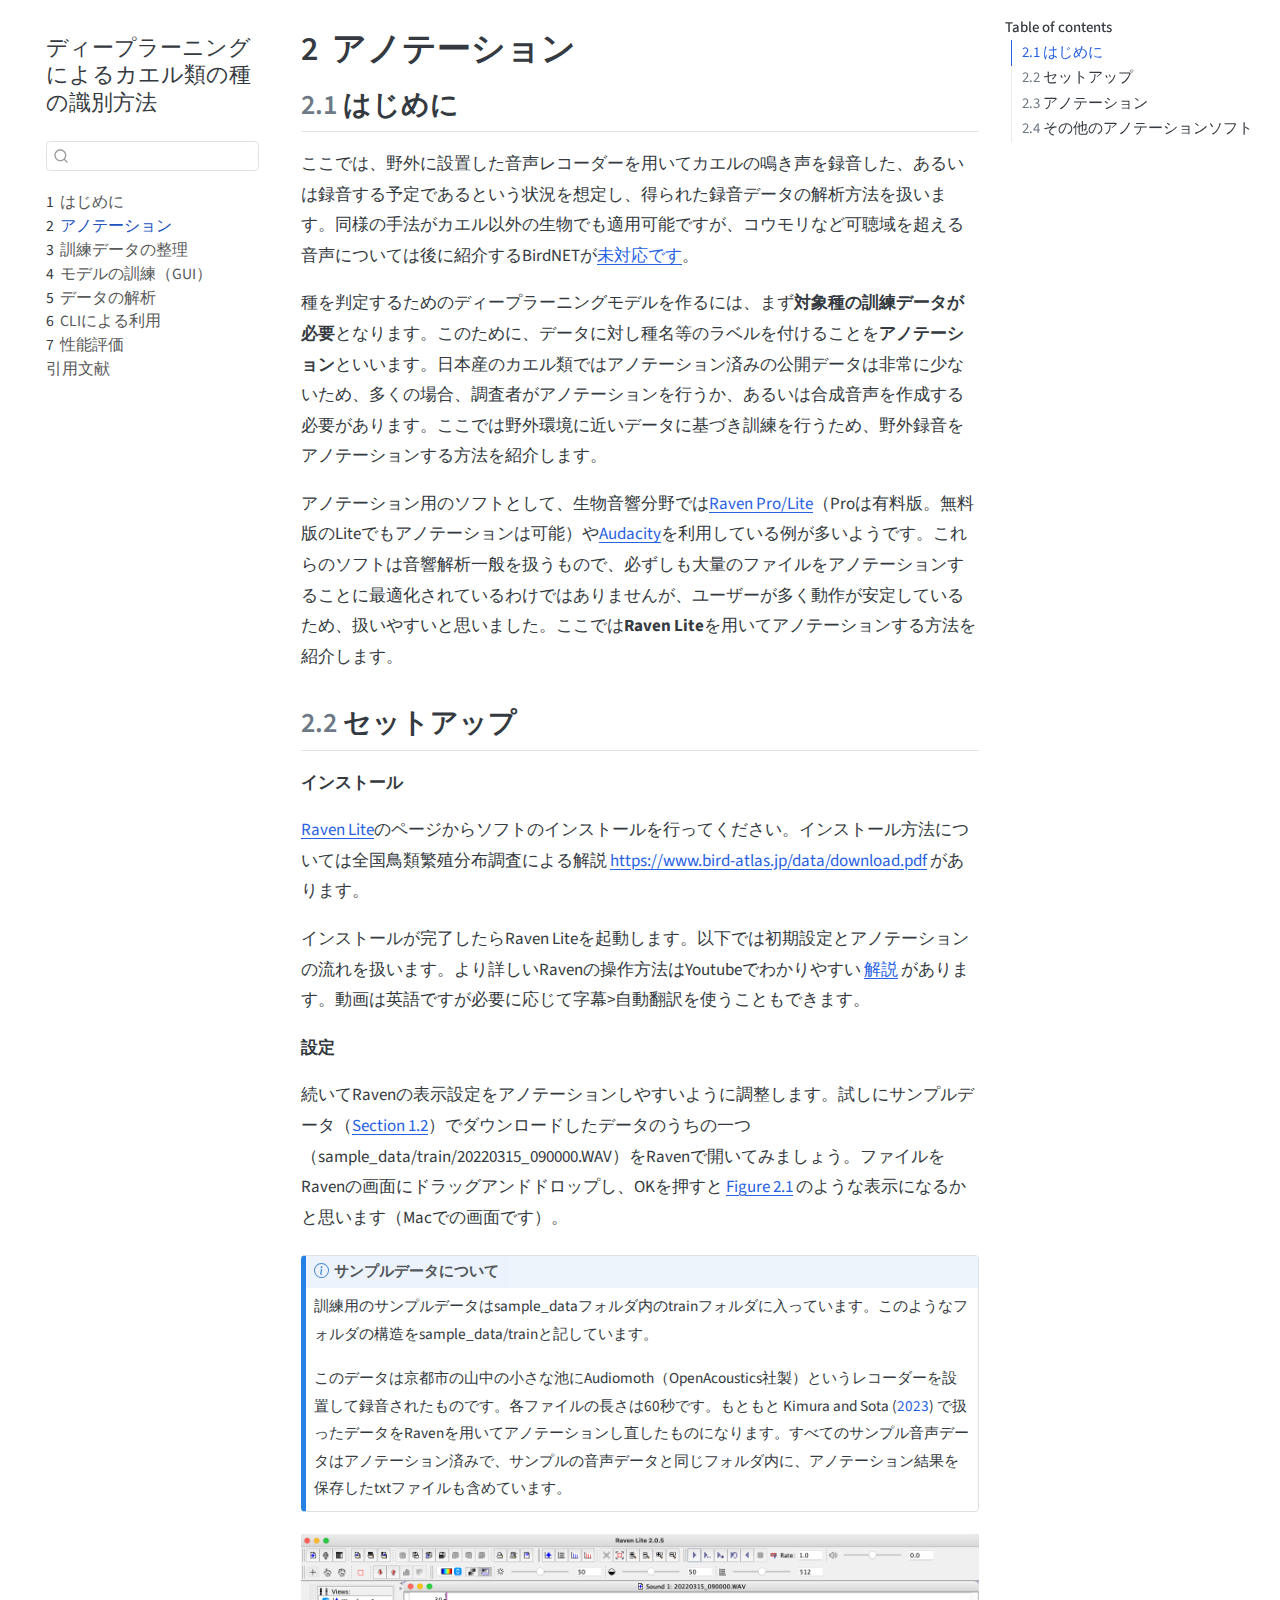
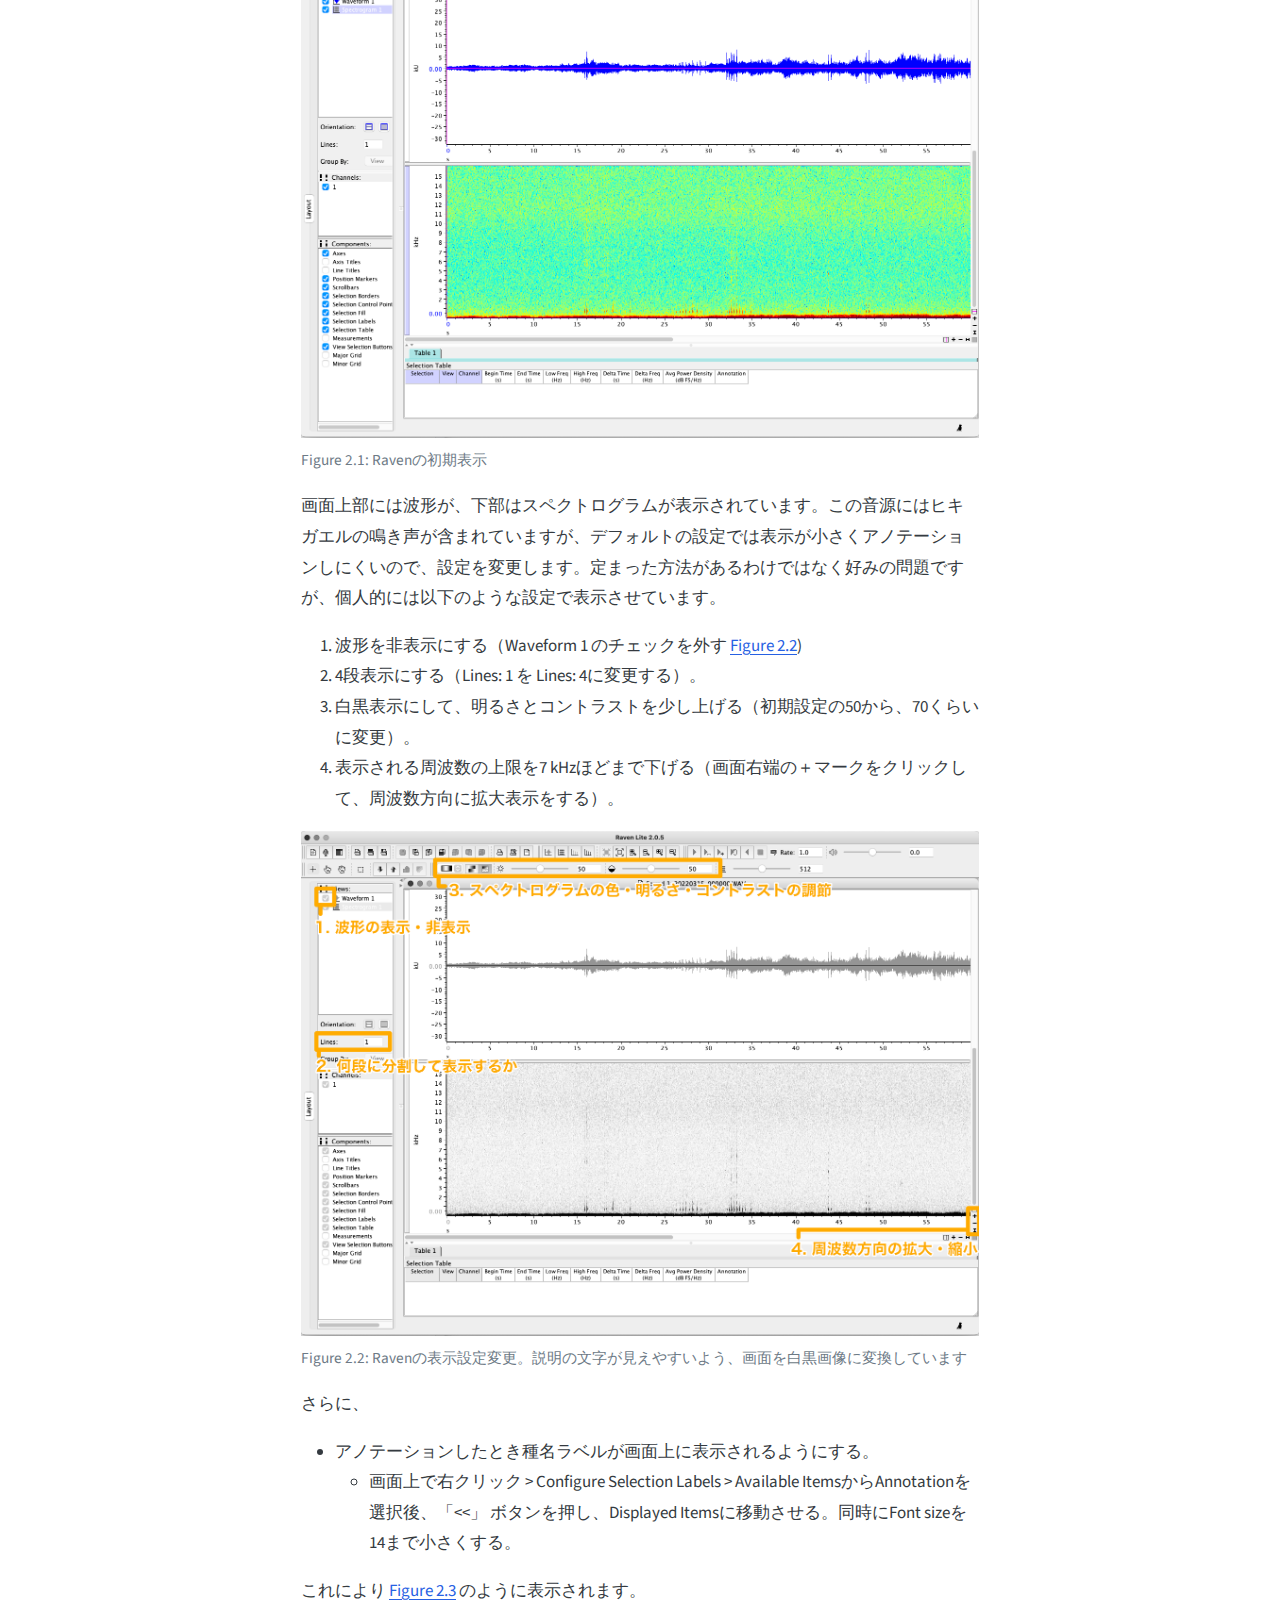
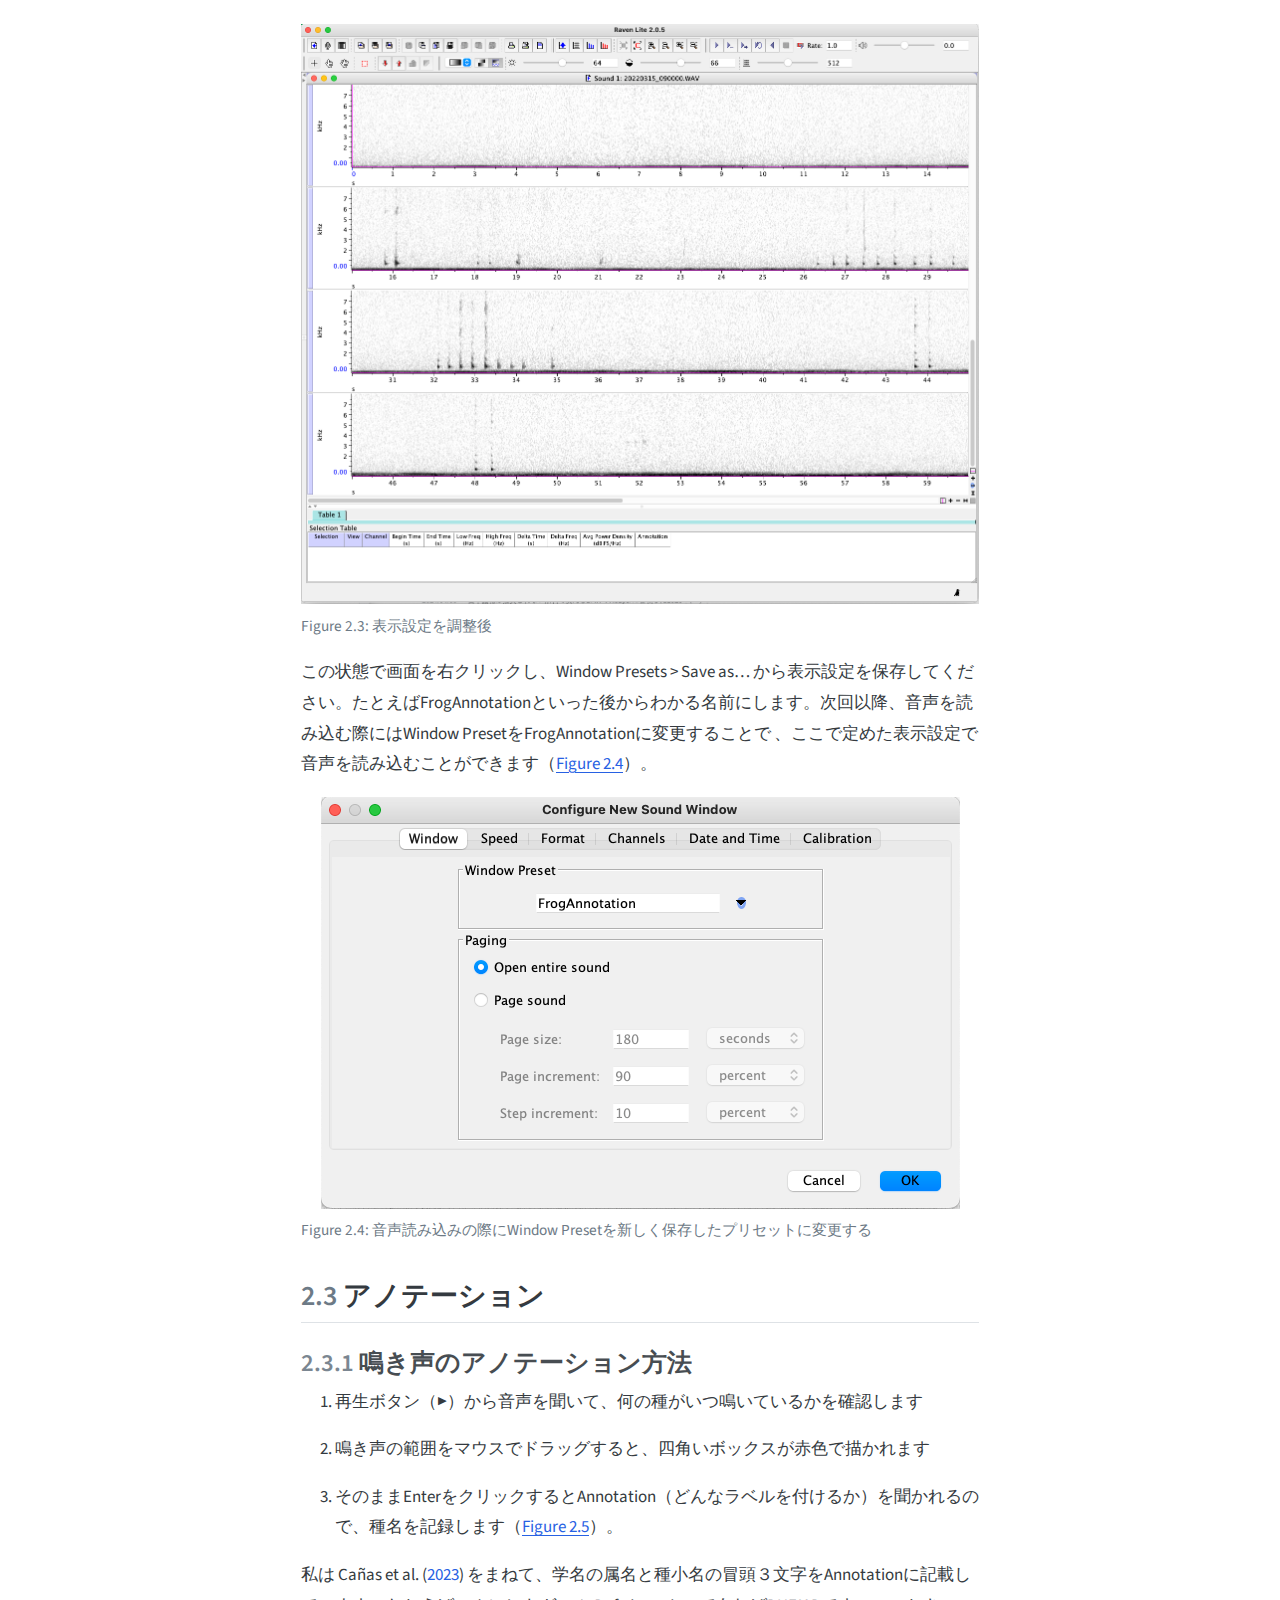
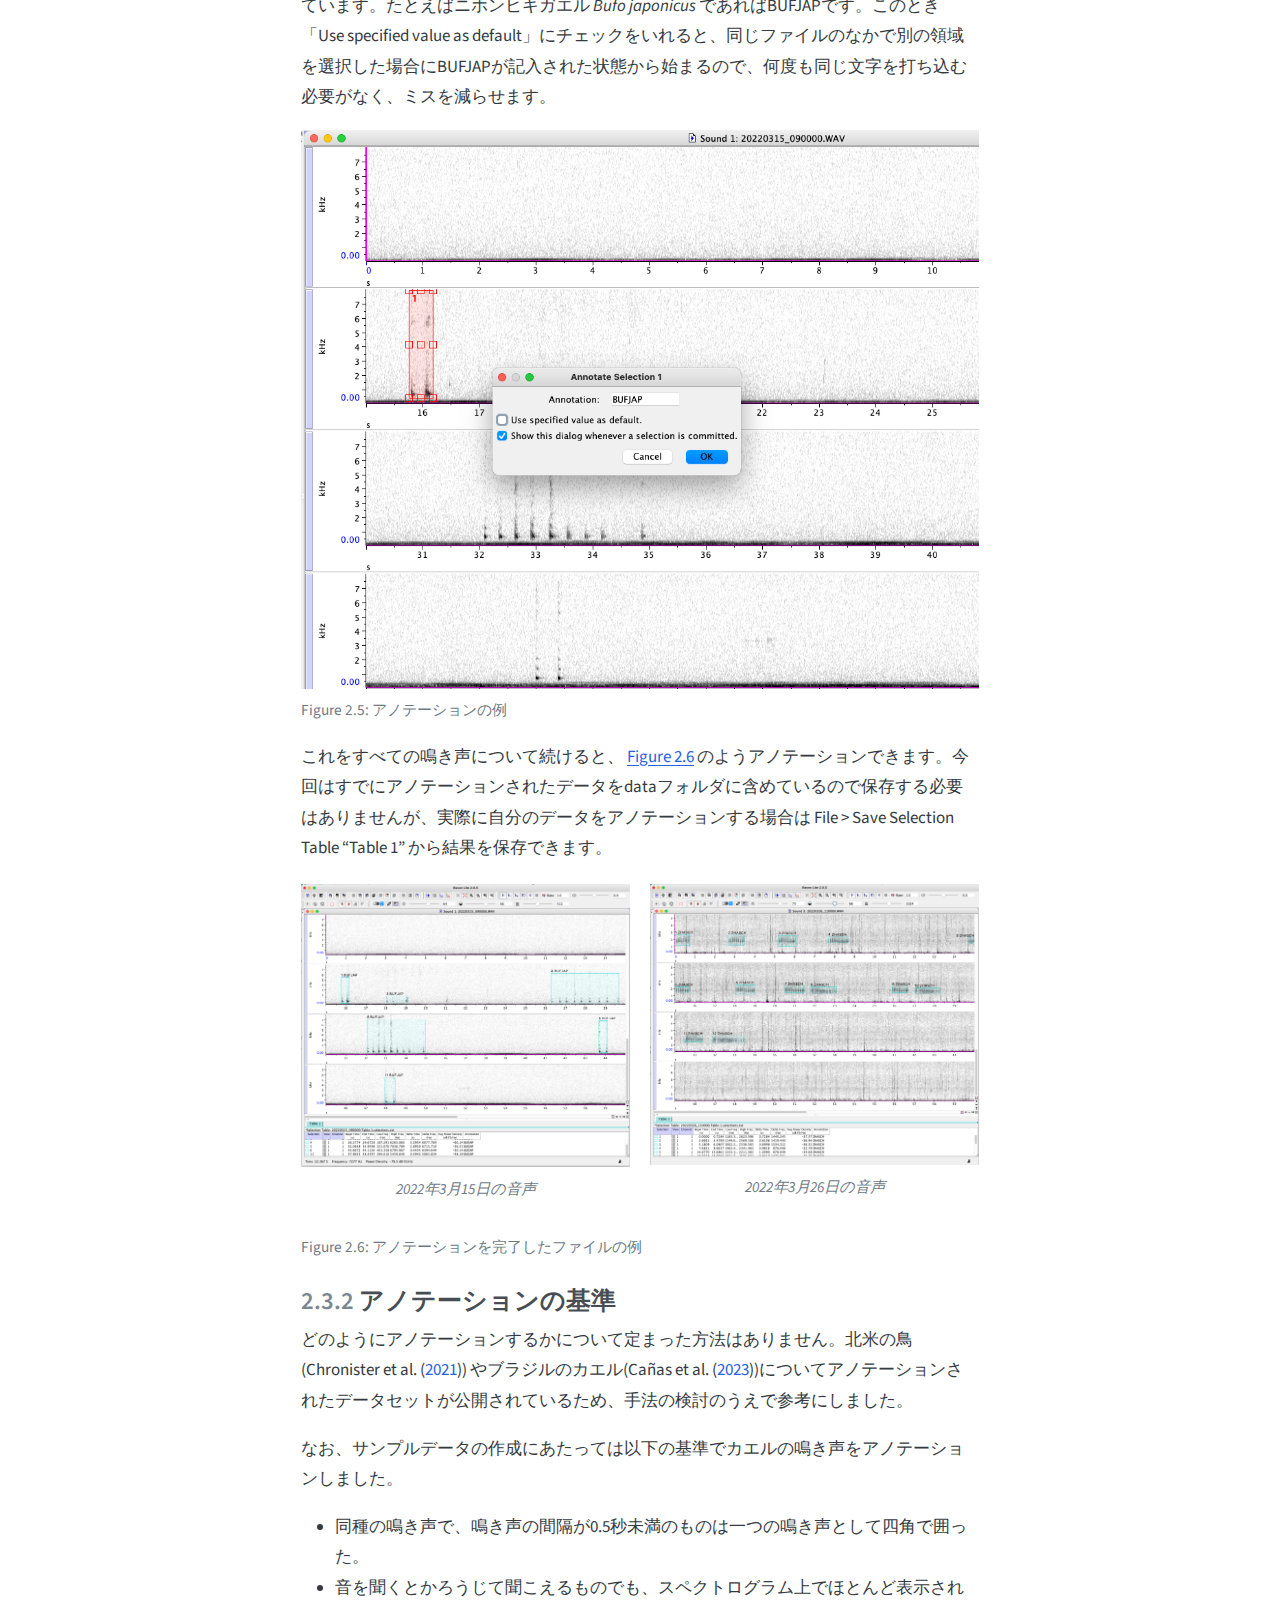
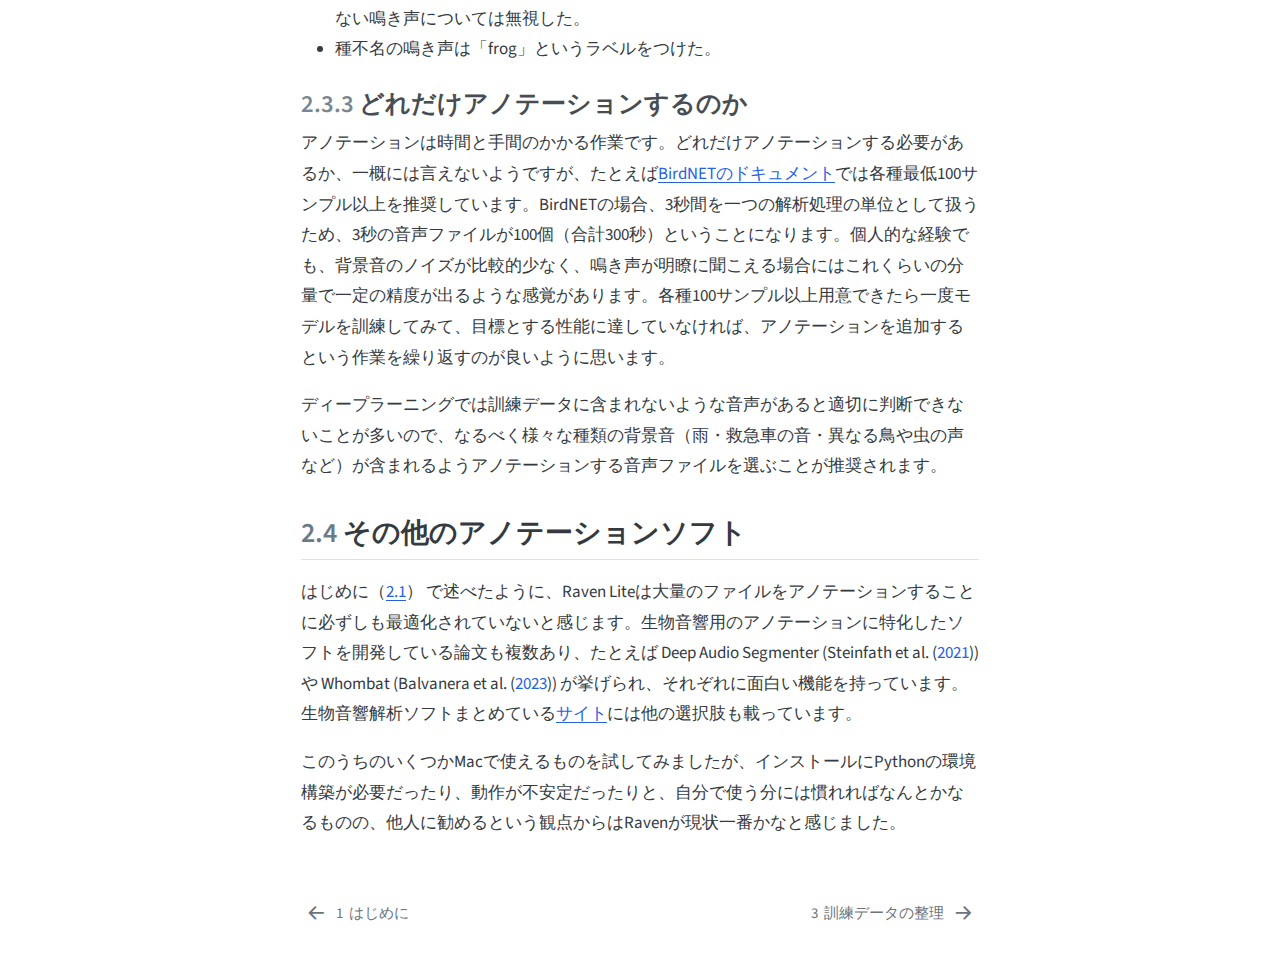
==== _book/annotation.html @ 8e6e4659 "Prepare all files (v1)" ====
<!DOCTYPE html>
<html xmlns="http://www.w3.org/1999/xhtml" lang="en" xml:lang="en"><head>

<meta charset="utf-8">
<meta name="generator" content="quarto-1.3.450">

<meta name="viewport" content="width=device-width, initial-scale=1.0, user-scalable=yes">


<title>ディープラーニングによるカエル類の種の識別方法 - 2&nbsp; アノテーション</title>
<style>
code{white-space: pre-wrap;}
span.smallcaps{font-variant: small-caps;}
div.columns{display: flex; gap: min(4vw, 1.5em);}
div.column{flex: auto; overflow-x: auto;}
div.hanging-indent{margin-left: 1.5em; text-indent: -1.5em;}
ul.task-list{list-style: none;}
ul.task-list li input[type="checkbox"] {
  width: 0.8em;
  margin: 0 0.8em 0.2em -1em; /* quarto-specific, see https://github.com/quarto-dev/quarto-cli/issues/4556 */ 
  vertical-align: middle;
}
/* CSS for citations */
div.csl-bib-body { }
div.csl-entry {
  clear: both;
}
.hanging-indent div.csl-entry {
  margin-left:2em;
  text-indent:-2em;
}
div.csl-left-margin {
  min-width:2em;
  float:left;
}
div.csl-right-inline {
  margin-left:2em;
  padding-left:1em;
}
div.csl-indent {
  margin-left: 2em;
}</style>


<script src="site_libs/quarto-nav/quarto-nav.js"></script>
<script src="site_libs/quarto-nav/headroom.min.js"></script>
<script src="site_libs/clipboard/clipboard.min.js"></script>
<script src="site_libs/quarto-search/autocomplete.umd.js"></script>
<script src="site_libs/quarto-search/fuse.min.js"></script>
<script src="site_libs/quarto-search/quarto-search.js"></script>
<meta name="quarto:offset" content="./">
<link href="./data_prep.html" rel="next">
<link href="./index.html" rel="prev">
<script src="site_libs/quarto-html/quarto.js"></script>
<script src="site_libs/quarto-html/popper.min.js"></script>
<script src="site_libs/quarto-html/tippy.umd.min.js"></script>
<script src="site_libs/quarto-html/anchor.min.js"></script>
<link href="site_libs/quarto-html/tippy.css" rel="stylesheet">
<link href="site_libs/quarto-html/quarto-syntax-highlighting.css" rel="stylesheet" id="quarto-text-highlighting-styles">
<script src="site_libs/bootstrap/bootstrap.min.js"></script>
<link href="site_libs/bootstrap/bootstrap-icons.css" rel="stylesheet">
<link href="site_libs/bootstrap/bootstrap.min.css" rel="stylesheet" id="quarto-bootstrap" data-mode="light">
<script id="quarto-search-options" type="application/json">{
  "location": "sidebar",
  "copy-button": false,
  "collapse-after": 3,
  "panel-placement": "start",
  "type": "textbox",
  "limit": 20,
  "language": {
    "search-no-results-text": "No results",
    "search-matching-documents-text": "matching documents",
    "search-copy-link-title": "Copy link to search",
    "search-hide-matches-text": "Hide additional matches",
    "search-more-match-text": "more match in this document",
    "search-more-matches-text": "more matches in this document",
    "search-clear-button-title": "Clear",
    "search-detached-cancel-button-title": "Cancel",
    "search-submit-button-title": "Submit",
    "search-label": "Search"
  }
}</script>


</head>

<body class="nav-sidebar floating">

<div id="quarto-search-results"></div>
  <header id="quarto-header" class="headroom fixed-top">
  <nav class="quarto-secondary-nav">
    <div class="container-fluid d-flex">
      <button type="button" class="quarto-btn-toggle btn" data-bs-toggle="collapse" data-bs-target="#quarto-sidebar,#quarto-sidebar-glass" aria-controls="quarto-sidebar" aria-expanded="false" aria-label="Toggle sidebar navigation" onclick="if (window.quartoToggleHeadroom) { window.quartoToggleHeadroom(); }">
        <i class="bi bi-layout-text-sidebar-reverse"></i>
      </button>
      <nav class="quarto-page-breadcrumbs" aria-label="breadcrumb"><ol class="breadcrumb"><li class="breadcrumb-item"><a href="./annotation.html"><span class="chapter-number">2</span>&nbsp; <span class="chapter-title">アノテーション</span></a></li></ol></nav>
      <a class="flex-grow-1" role="button" data-bs-toggle="collapse" data-bs-target="#quarto-sidebar,#quarto-sidebar-glass" aria-controls="quarto-sidebar" aria-expanded="false" aria-label="Toggle sidebar navigation" onclick="if (window.quartoToggleHeadroom) { window.quartoToggleHeadroom(); }">      
      </a>
      <button type="button" class="btn quarto-search-button" aria-label="" onclick="window.quartoOpenSearch();">
        <i class="bi bi-search"></i>
      </button>
    </div>
  </nav>
</header>
<!-- content -->
<div id="quarto-content" class="quarto-container page-columns page-rows-contents page-layout-article">
<!-- sidebar -->
  <nav id="quarto-sidebar" class="sidebar collapse collapse-horizontal sidebar-navigation floating overflow-auto">
    <div class="pt-lg-2 mt-2 text-left sidebar-header">
    <div class="sidebar-title mb-0 py-0">
      <a href="./">ディープラーニングによるカエル類の種の識別方法</a> 
    </div>
      </div>
        <div class="mt-2 flex-shrink-0 align-items-center">
        <div class="sidebar-search">
        <div id="quarto-search" class="" title="Search"></div>
        </div>
        </div>
    <div class="sidebar-menu-container"> 
    <ul class="list-unstyled mt-1">
        <li class="sidebar-item">
  <div class="sidebar-item-container"> 
  <a href="./index.html" class="sidebar-item-text sidebar-link">
 <span class="menu-text"><span class="chapter-number">1</span>&nbsp; <span class="chapter-title">はじめに</span></span></a>
  </div>
</li>
        <li class="sidebar-item">
  <div class="sidebar-item-container"> 
  <a href="./annotation.html" class="sidebar-item-text sidebar-link active">
 <span class="menu-text"><span class="chapter-number">2</span>&nbsp; <span class="chapter-title">アノテーション</span></span></a>
  </div>
</li>
        <li class="sidebar-item">
  <div class="sidebar-item-container"> 
  <a href="./data_prep.html" class="sidebar-item-text sidebar-link">
 <span class="menu-text"><span class="chapter-number">3</span>&nbsp; <span class="chapter-title">訓練データの整理</span></span></a>
  </div>
</li>
        <li class="sidebar-item">
  <div class="sidebar-item-container"> 
  <a href="./train_gui.html" class="sidebar-item-text sidebar-link">
 <span class="menu-text"><span class="chapter-number">4</span>&nbsp; <span class="chapter-title">モデルの訓練（GUI）</span></span></a>
  </div>
</li>
        <li class="sidebar-item">
  <div class="sidebar-item-container"> 
  <a href="./inference.html" class="sidebar-item-text sidebar-link">
 <span class="menu-text"><span class="chapter-number">5</span>&nbsp; <span class="chapter-title">データの解析</span></span></a>
  </div>
</li>
        <li class="sidebar-item">
  <div class="sidebar-item-container"> 
  <a href="./use_cli.html" class="sidebar-item-text sidebar-link">
 <span class="menu-text"><span class="chapter-number">6</span>&nbsp; <span class="chapter-title">CLIによる利用</span></span></a>
  </div>
</li>
        <li class="sidebar-item">
  <div class="sidebar-item-container"> 
  <a href="./test.html" class="sidebar-item-text sidebar-link">
 <span class="menu-text"><span class="chapter-number">7</span>&nbsp; <span class="chapter-title">性能評価</span></span></a>
  </div>
</li>
        <li class="sidebar-item">
  <div class="sidebar-item-container"> 
  <a href="./references.html" class="sidebar-item-text sidebar-link">
 <span class="menu-text">引用文献</span></a>
  </div>
</li>
    </ul>
    </div>
</nav>
<div id="quarto-sidebar-glass" data-bs-toggle="collapse" data-bs-target="#quarto-sidebar,#quarto-sidebar-glass"></div>
<!-- margin-sidebar -->
    <div id="quarto-margin-sidebar" class="sidebar margin-sidebar">
        <nav id="TOC" role="doc-toc" class="toc-active">
    <h2 id="toc-title">Table of contents</h2>
   
  <ul>
  <li><a href="#sec-annotation-intro" id="toc-sec-annotation-intro" class="nav-link active" data-scroll-target="#sec-annotation-intro"><span class="header-section-number">2.1</span> はじめに</a></li>
  <li><a href="#sec-annotation-setup" id="toc-sec-annotation-setup" class="nav-link" data-scroll-target="#sec-annotation-setup"><span class="header-section-number">2.2</span> セットアップ</a></li>
  <li><a href="#sec-annnotation-annotation" id="toc-sec-annnotation-annotation" class="nav-link" data-scroll-target="#sec-annnotation-annotation"><span class="header-section-number">2.3</span> アノテーション</a>
  <ul class="collapse">
  <li><a href="#鳴き声のアノテーション方法" id="toc-鳴き声のアノテーション方法" class="nav-link" data-scroll-target="#鳴き声のアノテーション方法"><span class="header-section-number">2.3.1</span> 鳴き声のアノテーション方法</a></li>
  <li><a href="#アノテーションの基準" id="toc-アノテーションの基準" class="nav-link" data-scroll-target="#アノテーションの基準"><span class="header-section-number">2.3.2</span> アノテーションの基準</a></li>
  <li><a href="#どれだけアノテーションするのか" id="toc-どれだけアノテーションするのか" class="nav-link" data-scroll-target="#どれだけアノテーションするのか"><span class="header-section-number">2.3.3</span> どれだけアノテーションするのか</a></li>
  </ul></li>
  <li><a href="#sec-annotation-others" id="toc-sec-annotation-others" class="nav-link" data-scroll-target="#sec-annotation-others"><span class="header-section-number">2.4</span> その他のアノテーションソフト</a></li>
  </ul>
</nav>
    </div>
<!-- main -->
<main class="content" id="quarto-document-content">

<header id="title-block-header" class="quarto-title-block default">
<div class="quarto-title">
<h1 class="title"><span id="sec-annotation" class="quarto-section-identifier"><span class="chapter-number">2</span>&nbsp; <span class="chapter-title">アノテーション</span></span></h1>
</div>



<div class="quarto-title-meta">

    
  
    
  </div>
  

</header>

<section id="sec-annotation-intro" class="level2" data-number="2.1">
<h2 data-number="2.1" class="anchored" data-anchor-id="sec-annotation-intro"><span class="header-section-number">2.1</span> はじめに</h2>
<p>ここでは、野外に設置した音声レコーダーを用いてカエルの鳴き声を録音した、あるいは録音する予定であるという状況を想定し、得られた録音データの解析方法を扱います。同様の手法がカエル以外の生物でも適用可能ですが、コウモリなど可聴域を超える音声については後に紹介するBirdNETが<a href="https://github.com/kahst/BirdNET-Analyzer/issues/236">未対応です</a>。</p>
<p>種を判定するためのディープラーニングモデルを作るには、まず<strong>対象種の訓練データが必要</strong>となります。このために、データに対し種名等のラベルを付けることを<strong>アノテーション</strong>といいます。日本産のカエル類ではアノテーション済みの公開データは非常に少ないため、多くの場合、調査者がアノテーションを行うか、あるいは合成音声を作成する必要があります。ここでは野外環境に近いデータに基づき訓練を行うため、野外録音をアノテーションする方法を紹介します。</p>
<p>アノテーション用のソフトとして、生物音響分野では<a href="https://store.birds.cornell.edu/collections/raven-sound-software">Raven Pro/Lite</a>（Proは有料版。無料版のLiteでもアノテーションは可能）や<a href="https://www.audacityteam.org/">Audacity</a>を利用している例が多いようです。これらのソフトは音響解析一般を扱うもので、必ずしも大量のファイルをアノテーションすることに最適化されているわけではありませんが、ユーザーが多く動作が安定しているため、扱いやすいと思いました。ここでは<strong>Raven Lite</strong>を用いてアノテーションする方法を紹介します。</p>
</section>
<section id="sec-annotation-setup" class="level2" data-number="2.2">
<h2 data-number="2.2" class="anchored" data-anchor-id="sec-annotation-setup"><span class="header-section-number">2.2</span> セットアップ</h2>
<p><strong>インストール</strong></p>
<p><a href="https://store.birds.cornell.edu/products/raven-lite-2-0-free-license">Raven Lite</a>のページからソフトのインストールを行ってください。インストール方法については全国鳥類繁殖分布調査による解説 <a href="https://www.bird-atlas.jp/data/download.pdf" class="uri">https://www.bird-atlas.jp/data/download.pdf</a> があります。</p>
<p>インストールが完了したらRaven Liteを起動します。以下では初期設定とアノテーションの流れを扱います。より詳しいRavenの操作方法はYoutubeでわかりやすい <a href="https://www.youtube.com/playlist?list=PL9iLFNlWcYEVrvictnro8VWfzLJaFqvLw">解説</a> があります。動画は英語ですが必要に応じて字幕&gt;自動翻訳を使うこともできます。</p>
<p><strong>設定</strong></p>
<p>続いてRavenの表示設定をアノテーションしやすいように調整します。試しにサンプルデータ（<a href="index.html#sec-index-dataset"><span>Section&nbsp;1.2</span></a>）でダウンロードしたデータのうちの一つ（sample_data/train/20220315_090000.WAV）をRavenで開いてみましょう。ファイルをRavenの画面にドラッグアンドドロップし、OKを押すと <a href="#fig-raven-initial">Figure&nbsp;<span>2.1</span></a> のような表示になるかと思います（Macでの画面です）。</p>
<div class="callout callout-style-default callout-note callout-titled" title="サンプルデータについて">
<div class="callout-header d-flex align-content-center">
<div class="callout-icon-container">
<i class="callout-icon"></i>
</div>
<div class="callout-title-container flex-fill">
サンプルデータについて
</div>
</div>
<div class="callout-body-container callout-body">
<p>訓練用のサンプルデータはsample_dataフォルダ内のtrainフォルダに入っています。このようなフォルダの構造をsample_data/trainと記しています。</p>
<p>このデータは京都市の山中の小さな池にAudiomoth（OpenAcoustics社製）というレコーダーを設置して録音されたものです。各ファイルの長さは60秒です。もともと <span class="citation" data-cites="Kimura2023-tc">Kimura and Sota (<a href="references.html#ref-Kimura2023-tc" role="doc-biblioref">2023</a>)</span> で扱ったデータをRavenを用いてアノテーションし直したものになります。すべてのサンプル音声データはアノテーション済みで、サンプルの音声データと同じフォルダ内に、アノテーション結果を保存したtxtファイルも含めています。</p>
</div>
</div>
<div id="fig-raven-initial" class="quarto-figure quarto-figure-center anchored">
<figure class="figure">
<p><img src="figs/raven-initial.png" class="img-fluid figure-img"></p>
<figcaption class="figure-caption">Figure&nbsp;2.1: Ravenの初期表示</figcaption>
</figure>
</div>
<p>画面上部には波形が、下部はスペクトログラムが表示されています。この音源にはヒキガエルの鳴き声が含まれていますが、デフォルトの設定では表示が小さくアノテーションしにくいので、設定を変更します。定まった方法があるわけではなく好みの問題ですが、個人的には以下のような設定で表示させています。</p>
<ol type="1">
<li>波形を非表示にする（Waveform 1 のチェックを外す <a href="#fig-raven-setting-menu">Figure&nbsp;<span>2.2</span></a>)</li>
<li>4段表示にする（Lines: 1 を Lines: 4に変更する）。</li>
<li>白黒表示にして、明るさとコントラストを少し上げる（初期設定の50から、70くらいに変更）。</li>
<li>表示される周波数の上限を7 kHzほどまで下げる（画面右端の＋マークをクリックして、周波数方向に拡大表示をする）。</li>
</ol>
<div id="fig-raven-setting-menu" class="quarto-figure quarto-figure-center anchored">
<figure class="figure">
<p><img src="figs/raven-setting-menu.png" class="img-fluid figure-img"></p>
<figcaption class="figure-caption">Figure&nbsp;2.2: Ravenの表示設定変更。説明の文字が見えやすいよう、画面を白黒画像に変換しています</figcaption>
</figure>
</div>
<p>さらに、</p>
<ul>
<li>アノテーションしたとき種名ラベルが画面上に表示されるようにする。
<ul>
<li>画面上で右クリック &gt; Configure Selection Labels &gt; Available ItemsからAnnotationを選択後、「&lt;&lt;」 ボタンを押し、Displayed Itemsに移動させる。同時にFont sizeを14まで小さくする。</li>
</ul></li>
</ul>
<p>これにより <a href="#fig-raven-setting">Figure&nbsp;<span>2.3</span></a> のように表示されます。</p>
<div id="fig-raven-setting" class="quarto-figure quarto-figure-center anchored">
<figure class="figure">
<p><img src="figs/raven-setting.png" class="img-fluid figure-img"></p>
<figcaption class="figure-caption">Figure&nbsp;2.3: 表示設定を調整後</figcaption>
</figure>
</div>
<p>この状態で画面を右クリックし、Window Presets &gt; Save as… から表示設定を保存してください。たとえばFrogAnnotationといった後からわかる名前にします。次回以降、音声を読み込む際にはWindow PresetをFrogAnnotationに変更することで 、ここで定めた表示設定で音声を読み込むことができます（<a href="#fig-raven-preset">Figure&nbsp;<span>2.4</span></a>）。</p>
<div id="fig-raven-preset" class="quarto-figure quarto-figure-center anchored">
<figure class="figure">
<p><img src="figs/raven-window-preset.png" class="img-fluid figure-img"></p>
<figcaption class="figure-caption">Figure&nbsp;2.4: 音声読み込みの際にWindow Presetを新しく保存したプリセットに変更する</figcaption>
</figure>
</div>
</section>
<section id="sec-annnotation-annotation" class="level2" data-number="2.3">
<h2 data-number="2.3" class="anchored" data-anchor-id="sec-annnotation-annotation"><span class="header-section-number">2.3</span> アノテーション</h2>
<section id="鳴き声のアノテーション方法" class="level3" data-number="2.3.1">
<h3 data-number="2.3.1" class="anchored" data-anchor-id="鳴き声のアノテーション方法"><span class="header-section-number">2.3.1</span> 鳴き声のアノテーション方法</h3>
<ol type="1">
<li><p>再生ボタン（▶）から音声を聞いて、何の種がいつ鳴いているかを確認します</p></li>
<li><p>鳴き声の範囲をマウスでドラッグすると、四角いボックスが赤色で描かれます</p></li>
<li><p>そのままEnterをクリックするとAnnotation（どんなラベルを付けるか）を聞かれるので、種名を記録します（<a href="#fig-raven-annotation">Figure&nbsp;<span>2.5</span></a>）。</p></li>
</ol>
<p>私は <span class="citation" data-cites="Canas2023-hs">Cañas et al. (<a href="references.html#ref-Canas2023-hs" role="doc-biblioref">2023</a>)</span> をまねて、学名の属名と種小名の冒頭３文字をAnnotationに記載しています。たとえばニホンヒキガエル <em>Bufo japonicus</em> であればBUFJAPです。このとき「Use specified value as default」にチェックをいれると、同じファイルのなかで別の領域を選択した場合にBUFJAPが記入された状態から始まるので、何度も同じ文字を打ち込む必要がなく、ミスを減らせます。</p>
<div id="fig-raven-annotation" class="quarto-figure quarto-figure-center anchored">
<figure class="figure">
<p><img src="figs/raven-annotation.png" class="img-fluid figure-img"></p>
<figcaption class="figure-caption">Figure&nbsp;2.5: アノテーションの例</figcaption>
</figure>
</div>
<p>これをすべての鳴き声について続けると、 <a href="#fig-raven-annotated">Figure&nbsp;<span>2.6</span></a> のようアノテーションできます。今回はすでにアノテーションされたデータをdataフォルダに含めているので保存する必要はありませんが、実際に自分のデータをアノテーションする場合は File &gt; Save Selection Table “Table 1” から結果を保存できます。</p>
<div id="fig-raven-annotated" class="quarto-layout-panel">
<figure class="figure">
<div class="quarto-layout-row quarto-layout-valign-top">
<div class="quarto-layout-cell" style="flex-basis: 50.0%;justify-content: center;">
<div class="quarto-figure quarto-figure-center">
<figure class="figure">
<p><img src="figs/raven-annotated1.png" class="img-fluid figure-img"></p>
<figcaption class="figure-caption">2022年3月15日の音声</figcaption>
</figure>
</div>
</div>
<div class="quarto-layout-cell" style="flex-basis: 50.0%;justify-content: center;">
<div class="quarto-figure quarto-figure-center">
<figure class="figure">
<p><img src="figs/raven-annotated2.png" class="img-fluid figure-img"></p>
<figcaption class="figure-caption">2022年3月26日の音声</figcaption>
</figure>
</div>
</div>
</div>
<p></p><figcaption class="figure-caption">Figure&nbsp;2.6: アノテーションを完了したファイルの例</figcaption><p></p>
</figure>
</div>
</section>
<section id="アノテーションの基準" class="level3" data-number="2.3.2">
<h3 data-number="2.3.2" class="anchored" data-anchor-id="アノテーションの基準"><span class="header-section-number">2.3.2</span> アノテーションの基準</h3>
<p>どのようにアノテーションするかについて定まった方法はありません。北米の鳥(<span class="citation" data-cites="Chronister2021-au">Chronister et al. (<a href="references.html#ref-Chronister2021-au" role="doc-biblioref">2021</a>)</span>) やブラジルのカエル(<span class="citation" data-cites="Canas2023-hs">Cañas et al. (<a href="references.html#ref-Canas2023-hs" role="doc-biblioref">2023</a>)</span>)についてアノテーションされたデータセットが公開されているため、手法の検討のうえで参考にしました。</p>
<p>なお、サンプルデータの作成にあたっては以下の基準でカエルの鳴き声をアノテーションしました。</p>
<ul>
<li>同種の鳴き声で、鳴き声の間隔が0.5秒未満のものは一つの鳴き声として四角で囲った。</li>
<li>音を聞くとかろうじて聞こえるものでも、スペクトログラム上でほとんど表示されない鳴き声については無視した。</li>
<li>種不名の鳴き声は「frog」というラベルをつけた。</li>
</ul>
</section>
<section id="どれだけアノテーションするのか" class="level3" data-number="2.3.3">
<h3 data-number="2.3.3" class="anchored" data-anchor-id="どれだけアノテーションするのか"><span class="header-section-number">2.3.3</span> どれだけアノテーションするのか</h3>
<p>アノテーションは時間と手間のかかる作業です。どれだけアノテーションする必要があるか、一概には言えないようですが、たとえば<a href="https://github.com/kahst/BirdNET-Analyzer">BirdNETのドキュメント</a>では各種最低100サンプル以上を推奨しています。BirdNETの場合、3秒間を一つの解析処理の単位として扱うため、3秒の音声ファイルが100個（合計300秒）ということになります。個人的な経験でも、背景音のノイズが比較的少なく、鳴き声が明瞭に聞こえる場合にはこれくらいの分量で一定の精度が出るような感覚があります。各種100サンプル以上用意できたら一度モデルを訓練してみて、目標とする性能に達していなければ、アノテーションを追加するという作業を繰り返すのが良いように思います。</p>
<p>ディープラーニングでは訓練データに含まれないような音声があると適切に判断できないことが多いので、なるべく様々な種類の背景音（雨・救急車の音・異なる鳥や虫の声など）が含まれるようアノテーションする音声ファイルを選ぶことが推奨されます。</p>
</section>
</section>
<section id="sec-annotation-others" class="level2" data-number="2.4">
<h2 data-number="2.4" class="anchored" data-anchor-id="sec-annotation-others"><span class="header-section-number">2.4</span> その他のアノテーションソフト</h2>
<p>はじめに（<a href="#sec-annotation-intro"><span>2.1</span></a>） で述べたように、Raven Liteは大量のファイルをアノテーションすることに必ずしも最適化されていないと感じます。生物音響用のアノテーションに特化したソフトを開発している論文も複数あり、たとえば Deep Audio Segmenter (<span class="citation" data-cites="Steinfath2021-du">Steinfath et al. (<a href="references.html#ref-Steinfath2021-du" role="doc-biblioref">2021</a>)</span>) や Whombat (<span class="citation" data-cites="Balvanera2023-uw">Balvanera et al. (<a href="references.html#ref-Balvanera2023-uw" role="doc-biblioref">2023</a>)</span>) が挙げられ、それぞれに面白い機能を持っています。生物音響解析ソフトまとめている<a href="https://github.com/rhine3/bioacoustics-software">サイト</a>には他の選択肢も載っています。</p>
<p>このうちのいくつかMacで使えるものを試してみましたが、インストールにPythonの環境構築が必要だったり、動作が不安定だったりと、自分で使う分には慣れればなんとかなるものの、他人に勧めるという観点からはRavenが現状一番かなと感じました。</p>


<div id="refs" class="references csl-bib-body hanging-indent" role="list" style="display: none">
<div id="ref-Balvanera2023-uw" class="csl-entry" role="listitem">
Balvanera, Santiago Martinez, Oisin Mac Aodha, Matthew J Weldy, Holly Pringle, Ella Browning, and Kate E Jones. 2023. <span>“Whombat: An Open-Source Annotation Tool for Machine Learning Development in Bioacoustics.”</span> <em>arXiv</em>. <a href="https://arxiv.org/abs/2308.12688">https://arxiv.org/abs/2308.12688</a>.
</div>
<div id="ref-Canas2023-hs" class="csl-entry" role="listitem">
Cañas, Juan Sebastián, María Paula Toro-Gómez, Larissa Sayuri Moreira Sugai, Hernán Darío Benítez Restrepo, Jorge Rudas, Breyner Posso Bautista, Luís Felipe Toledo, et al. 2023. <span>“A Dataset for Benchmarking Neotropical Anuran Calls Identification in Passive Acoustic Monitoring.”</span> <em>Sci Data</em> 10 (1): 771. <a href="https://doi.org/10.1038/s41597-023-02666-2">https://doi.org/10.1038/s41597-023-02666-2</a>.
</div>
<div id="ref-Chronister2021-au" class="csl-entry" role="listitem">
Chronister, Lauren M, Tessa A Rhinehart, Aidan Place, and Justin Kitzes. 2021. <span>“An Annotated Set of Audio Recordings of Eastern North American Birds Containing Frequency, Time, and Species Information.”</span> <em>Ecology</em> 102 (6): e03329. <a href="https://doi.org/10.1002/ecy.3329">https://doi.org/10.1002/ecy.3329</a>.
</div>
<div id="ref-Kimura2023-tc" class="csl-entry" role="listitem">
Kimura, Kaede, and Teiji Sota. 2023. <span>“Evaluation of Deep Learning-Based Monitoring of Frog Reproductive Phenology.”</span> <em>Ichthyology &amp; Herpetology</em> 111 (4): 563–70. <a href="https://doi.org/10.1643/h2023018">https://doi.org/10.1643/h2023018</a>.
</div>
<div id="ref-Steinfath2021-du" class="csl-entry" role="listitem">
Steinfath, Elsa, Adrian Palacios-Muñoz, Julian R Rottschäfer, Deniz Yuezak, and Jan Clemens. 2021. <span>“Fast and Accurate Annotation of Acoustic Signals with Deep Neural Networks.”</span> <em>eLife</em> 10: e68837. <a href="https://doi.org/10.7554/eLife.68837">https://doi.org/10.7554/eLife.68837</a>.
</div>
</div>
</section>

</main> <!-- /main -->
<script id="quarto-html-after-body" type="application/javascript">
window.document.addEventListener("DOMContentLoaded", function (event) {
  const toggleBodyColorMode = (bsSheetEl) => {
    const mode = bsSheetEl.getAttribute("data-mode");
    const bodyEl = window.document.querySelector("body");
    if (mode === "dark") {
      bodyEl.classList.add("quarto-dark");
      bodyEl.classList.remove("quarto-light");
    } else {
      bodyEl.classList.add("quarto-light");
      bodyEl.classList.remove("quarto-dark");
    }
  }
  const toggleBodyColorPrimary = () => {
    const bsSheetEl = window.document.querySelector("link#quarto-bootstrap");
    if (bsSheetEl) {
      toggleBodyColorMode(bsSheetEl);
    }
  }
  toggleBodyColorPrimary();  
  const icon = "";
  const anchorJS = new window.AnchorJS();
  anchorJS.options = {
    placement: 'right',
    icon: icon
  };
  anchorJS.add('.anchored');
  const isCodeAnnotation = (el) => {
    for (const clz of el.classList) {
      if (clz.startsWith('code-annotation-')) {                     
        return true;
      }
    }
    return false;
  }
  const clipboard = new window.ClipboardJS('.code-copy-button', {
    text: function(trigger) {
      const codeEl = trigger.previousElementSibling.cloneNode(true);
      for (const childEl of codeEl.children) {
        if (isCodeAnnotation(childEl)) {
          childEl.remove();
        }
      }
      return codeEl.innerText;
    }
  });
  clipboard.on('success', function(e) {
    // button target
    const button = e.trigger;
    // don't keep focus
    button.blur();
    // flash "checked"
    button.classList.add('code-copy-button-checked');
    var currentTitle = button.getAttribute("title");
    button.setAttribute("title", "Copied!");
    let tooltip;
    if (window.bootstrap) {
      button.setAttribute("data-bs-toggle", "tooltip");
      button.setAttribute("data-bs-placement", "left");
      button.setAttribute("data-bs-title", "Copied!");
      tooltip = new bootstrap.Tooltip(button, 
        { trigger: "manual", 
          customClass: "code-copy-button-tooltip",
          offset: [0, -8]});
      tooltip.show();    
    }
    setTimeout(function() {
      if (tooltip) {
        tooltip.hide();
        button.removeAttribute("data-bs-title");
        button.removeAttribute("data-bs-toggle");
        button.removeAttribute("data-bs-placement");
      }
      button.setAttribute("title", currentTitle);
      button.classList.remove('code-copy-button-checked');
    }, 1000);
    // clear code selection
    e.clearSelection();
  });
  function tippyHover(el, contentFn) {
    const config = {
      allowHTML: true,
      content: contentFn,
      maxWidth: 500,
      delay: 100,
      arrow: false,
      appendTo: function(el) {
          return el.parentElement;
      },
      interactive: true,
      interactiveBorder: 10,
      theme: 'quarto',
      placement: 'bottom-start'
    };
    window.tippy(el, config); 
  }
  const noterefs = window.document.querySelectorAll('a[role="doc-noteref"]');
  for (var i=0; i<noterefs.length; i++) {
    const ref = noterefs[i];
    tippyHover(ref, function() {
      // use id or data attribute instead here
      let href = ref.getAttribute('data-footnote-href') || ref.getAttribute('href');
      try { href = new URL(href).hash; } catch {}
      const id = href.replace(/^#\/?/, "");
      const note = window.document.getElementById(id);
      return note.innerHTML;
    });
  }
      let selectedAnnoteEl;
      const selectorForAnnotation = ( cell, annotation) => {
        let cellAttr = 'data-code-cell="' + cell + '"';
        let lineAttr = 'data-code-annotation="' +  annotation + '"';
        const selector = 'span[' + cellAttr + '][' + lineAttr + ']';
        return selector;
      }
      const selectCodeLines = (annoteEl) => {
        const doc = window.document;
        const targetCell = annoteEl.getAttribute("data-target-cell");
        const targetAnnotation = annoteEl.getAttribute("data-target-annotation");
        const annoteSpan = window.document.querySelector(selectorForAnnotation(targetCell, targetAnnotation));
        const lines = annoteSpan.getAttribute("data-code-lines").split(",");
        const lineIds = lines.map((line) => {
          return targetCell + "-" + line;
        })
        let top = null;
        let height = null;
        let parent = null;
        if (lineIds.length > 0) {
            //compute the position of the single el (top and bottom and make a div)
            const el = window.document.getElementById(lineIds[0]);
            top = el.offsetTop;
            height = el.offsetHeight;
            parent = el.parentElement.parentElement;
          if (lineIds.length > 1) {
            const lastEl = window.document.getElementById(lineIds[lineIds.length - 1]);
            const bottom = lastEl.offsetTop + lastEl.offsetHeight;
            height = bottom - top;
          }
          if (top !== null && height !== null && parent !== null) {
            // cook up a div (if necessary) and position it 
            let div = window.document.getElementById("code-annotation-line-highlight");
            if (div === null) {
              div = window.document.createElement("div");
              div.setAttribute("id", "code-annotation-line-highlight");
              div.style.position = 'absolute';
              parent.appendChild(div);
            }
            div.style.top = top - 2 + "px";
            div.style.height = height + 4 + "px";
            let gutterDiv = window.document.getElementById("code-annotation-line-highlight-gutter");
            if (gutterDiv === null) {
              gutterDiv = window.document.createElement("div");
              gutterDiv.setAttribute("id", "code-annotation-line-highlight-gutter");
              gutterDiv.style.position = 'absolute';
              const codeCell = window.document.getElementById(targetCell);
              const gutter = codeCell.querySelector('.code-annotation-gutter');
              gutter.appendChild(gutterDiv);
            }
            gutterDiv.style.top = top - 2 + "px";
            gutterDiv.style.height = height + 4 + "px";
          }
          selectedAnnoteEl = annoteEl;
        }
      };
      const unselectCodeLines = () => {
        const elementsIds = ["code-annotation-line-highlight", "code-annotation-line-highlight-gutter"];
        elementsIds.forEach((elId) => {
          const div = window.document.getElementById(elId);
          if (div) {
            div.remove();
          }
        });
        selectedAnnoteEl = undefined;
      };
      // Attach click handler to the DT
      const annoteDls = window.document.querySelectorAll('dt[data-target-cell]');
      for (const annoteDlNode of annoteDls) {
        annoteDlNode.addEventListener('click', (event) => {
          const clickedEl = event.target;
          if (clickedEl !== selectedAnnoteEl) {
            unselectCodeLines();
            const activeEl = window.document.querySelector('dt[data-target-cell].code-annotation-active');
            if (activeEl) {
              activeEl.classList.remove('code-annotation-active');
            }
            selectCodeLines(clickedEl);
            clickedEl.classList.add('code-annotation-active');
          } else {
            // Unselect the line
            unselectCodeLines();
            clickedEl.classList.remove('code-annotation-active');
          }
        });
      }
  const findCites = (el) => {
    const parentEl = el.parentElement;
    if (parentEl) {
      const cites = parentEl.dataset.cites;
      if (cites) {
        return {
          el,
          cites: cites.split(' ')
        };
      } else {
        return findCites(el.parentElement)
      }
    } else {
      return undefined;
    }
  };
  var bibliorefs = window.document.querySelectorAll('a[role="doc-biblioref"]');
  for (var i=0; i<bibliorefs.length; i++) {
    const ref = bibliorefs[i];
    const citeInfo = findCites(ref);
    if (citeInfo) {
      tippyHover(citeInfo.el, function() {
        var popup = window.document.createElement('div');
        citeInfo.cites.forEach(function(cite) {
          var citeDiv = window.document.createElement('div');
          citeDiv.classList.add('hanging-indent');
          citeDiv.classList.add('csl-entry');
          var biblioDiv = window.document.getElementById('ref-' + cite);
          if (biblioDiv) {
            citeDiv.innerHTML = biblioDiv.innerHTML;
          }
          popup.appendChild(citeDiv);
        });
        return popup.innerHTML;
      });
    }
  }
});
</script>
<nav class="page-navigation">
  <div class="nav-page nav-page-previous">
      <a href="./index.html" class="pagination-link">
        <i class="bi bi-arrow-left-short"></i> <span class="nav-page-text"><span class="chapter-number">1</span>&nbsp; <span class="chapter-title">はじめに</span></span>
      </a>          
  </div>
  <div class="nav-page nav-page-next">
      <a href="./data_prep.html" class="pagination-link">
        <span class="nav-page-text"><span class="chapter-number">3</span>&nbsp; <span class="chapter-title">訓練データの整理</span></span> <i class="bi bi-arrow-right-short"></i>
      </a>
  </div>
</nav>
</div> <!-- /content -->



</body></html>
---- _book/site_libs/quarto-html/tippy.css ----
.tippy-box[data-animation=fade][data-state=hidden]{opacity:0}[data-tippy-root]{max-width:calc(100vw - 10px)}.tippy-box{position:relative;background-color:#333;color:#fff;border-radius:4px;font-size:14px;line-height:1.4;white-space:normal;outline:0;transition-property:transform,visibility,opacity}.tippy-box[data-placement^=top]>.tippy-arrow{bottom:0}.tippy-box[data-placement^=top]>.tippy-arrow:before{bottom:-7px;left:0;border-width:8px 8px 0;border-top-color:initial;transform-origin:center top}.tippy-box[data-placement^=bottom]>.tippy-arrow{top:0}.tippy-box[data-placement^=bottom]>.tippy-arrow:before{top:-7px;left:0;border-width:0 8px 8px;border-bottom-color:initial;transform-origin:center bottom}.tippy-box[data-placement^=left]>.tippy-arrow{right:0}.tippy-box[data-placement^=left]>.tippy-arrow:before{border-width:8px 0 8px 8px;border-left-color:initial;right:-7px;transform-origin:center left}.tippy-box[data-placement^=right]>.tippy-arrow{left:0}.tippy-box[data-placement^=right]>.tippy-arrow:before{left:-7px;border-width:8px 8px 8px 0;border-right-color:initial;transform-origin:center right}.tippy-box[data-inertia][data-state=visible]{transition-timing-function:cubic-bezier(.54,1.5,.38,1.11)}.tippy-arrow{width:16px;height:16px;color:#333}.tippy-arrow:before{content:"";position:absolute;border-color:transparent;border-style:solid}.tippy-content{position:relative;padding:5px 9px;z-index:1}
---- _book/site_libs/quarto-html/quarto-syntax-highlighting.css ----
/* quarto syntax highlight colors */
:root {
  --quarto-hl-ot-color: #003B4F;
  --quarto-hl-at-color: #657422;
  --quarto-hl-ss-color: #20794D;
  --quarto-hl-an-color: #5E5E5E;
  --quarto-hl-fu-color: #4758AB;
  --quarto-hl-st-color: #20794D;
  --quarto-hl-cf-color: #003B4F;
  --quarto-hl-op-color: #5E5E5E;
  --quarto-hl-er-color: #AD0000;
  --quarto-hl-bn-color: #AD0000;
  --quarto-hl-al-color: #AD0000;
  --quarto-hl-va-color: #111111;
  --quarto-hl-bu-color: inherit;
  --quarto-hl-ex-color: inherit;
  --quarto-hl-pp-color: #AD0000;
  --quarto-hl-in-color: #5E5E5E;
  --quarto-hl-vs-color: #20794D;
  --quarto-hl-wa-color: #5E5E5E;
  --quarto-hl-do-color: #5E5E5E;
  --quarto-hl-im-color: #00769E;
  --quarto-hl-ch-color: #20794D;
  --quarto-hl-dt-color: #AD0000;
  --quarto-hl-fl-color: #AD0000;
  --quarto-hl-co-color: #5E5E5E;
  --quarto-hl-cv-color: #5E5E5E;
  --quarto-hl-cn-color: #8f5902;
  --quarto-hl-sc-color: #5E5E5E;
  --quarto-hl-dv-color: #AD0000;
  --quarto-hl-kw-color: #003B4F;
}

/* other quarto variables */
:root {
  --quarto-font-monospace: SFMono-Regular, Menlo, Monaco, Consolas, "Liberation Mono", "Courier New", monospace;
}

pre > code.sourceCode > span {
  color: #003B4F;
}

code span {
  color: #003B4F;
}

code.sourceCode > span {
  color: #003B4F;
}

div.sourceCode,
div.sourceCode pre.sourceCode {
  color: #003B4F;
}

code span.ot {
  color: #003B4F;
  font-style: inherit;
}

code span.at {
  color: #657422;
  font-style: inherit;
}

code span.ss {
  color: #20794D;
  font-style: inherit;
}

code span.an {
  color: #5E5E5E;
  font-style: inherit;
}

code span.fu {
  color: #4758AB;
  font-style: inherit;
}

code span.st {
  color: #20794D;
  font-style: inherit;
}

code span.cf {
  color: #003B4F;
  font-style: inherit;
}

code span.op {
  color: #5E5E5E;
  font-style: inherit;
}

code span.er {
  color: #AD0000;
  font-style: inherit;
}

code span.bn {
  color: #AD0000;
  font-style: inherit;
}

code span.al {
  color: #AD0000;
  font-style: inherit;
}

code span.va {
  color: #111111;
  font-style: inherit;
}

code span.bu {
  font-style: inherit;
}

code span.ex {
  font-style: inherit;
}

code span.pp {
  color: #AD0000;
  font-style: inherit;
}

code span.in {
  color: #5E5E5E;
  font-style: inherit;
}

code span.vs {
  color: #20794D;
  font-style: inherit;
}

code span.wa {
  color: #5E5E5E;
  font-style: italic;
}

code span.do {
  color: #5E5E5E;
  font-style: italic;
}

code span.im {
  color: #00769E;
  font-style: inherit;
}

code span.ch {
  color: #20794D;
  font-style: inherit;
}

code span.dt {
  color: #AD0000;
  font-style: inherit;
}

code span.fl {
  color: #AD0000;
  font-style: inherit;
}

code span.co {
  color: #5E5E5E;
  font-style: inherit;
}

code span.cv {
  color: #5E5E5E;
  font-style: italic;
}

code span.cn {
  color: #8f5902;
  font-style: inherit;
}

code span.sc {
  color: #5E5E5E;
  font-style: inherit;
}

code span.dv {
  color: #AD0000;
  font-style: inherit;
}

code span.kw {
  color: #003B4F;
  font-style: inherit;
}

.prevent-inlining {
  content: "</";
}

/*# sourceMappingURL=debc5d5d77c3f9108843748ff7464032.css.map */
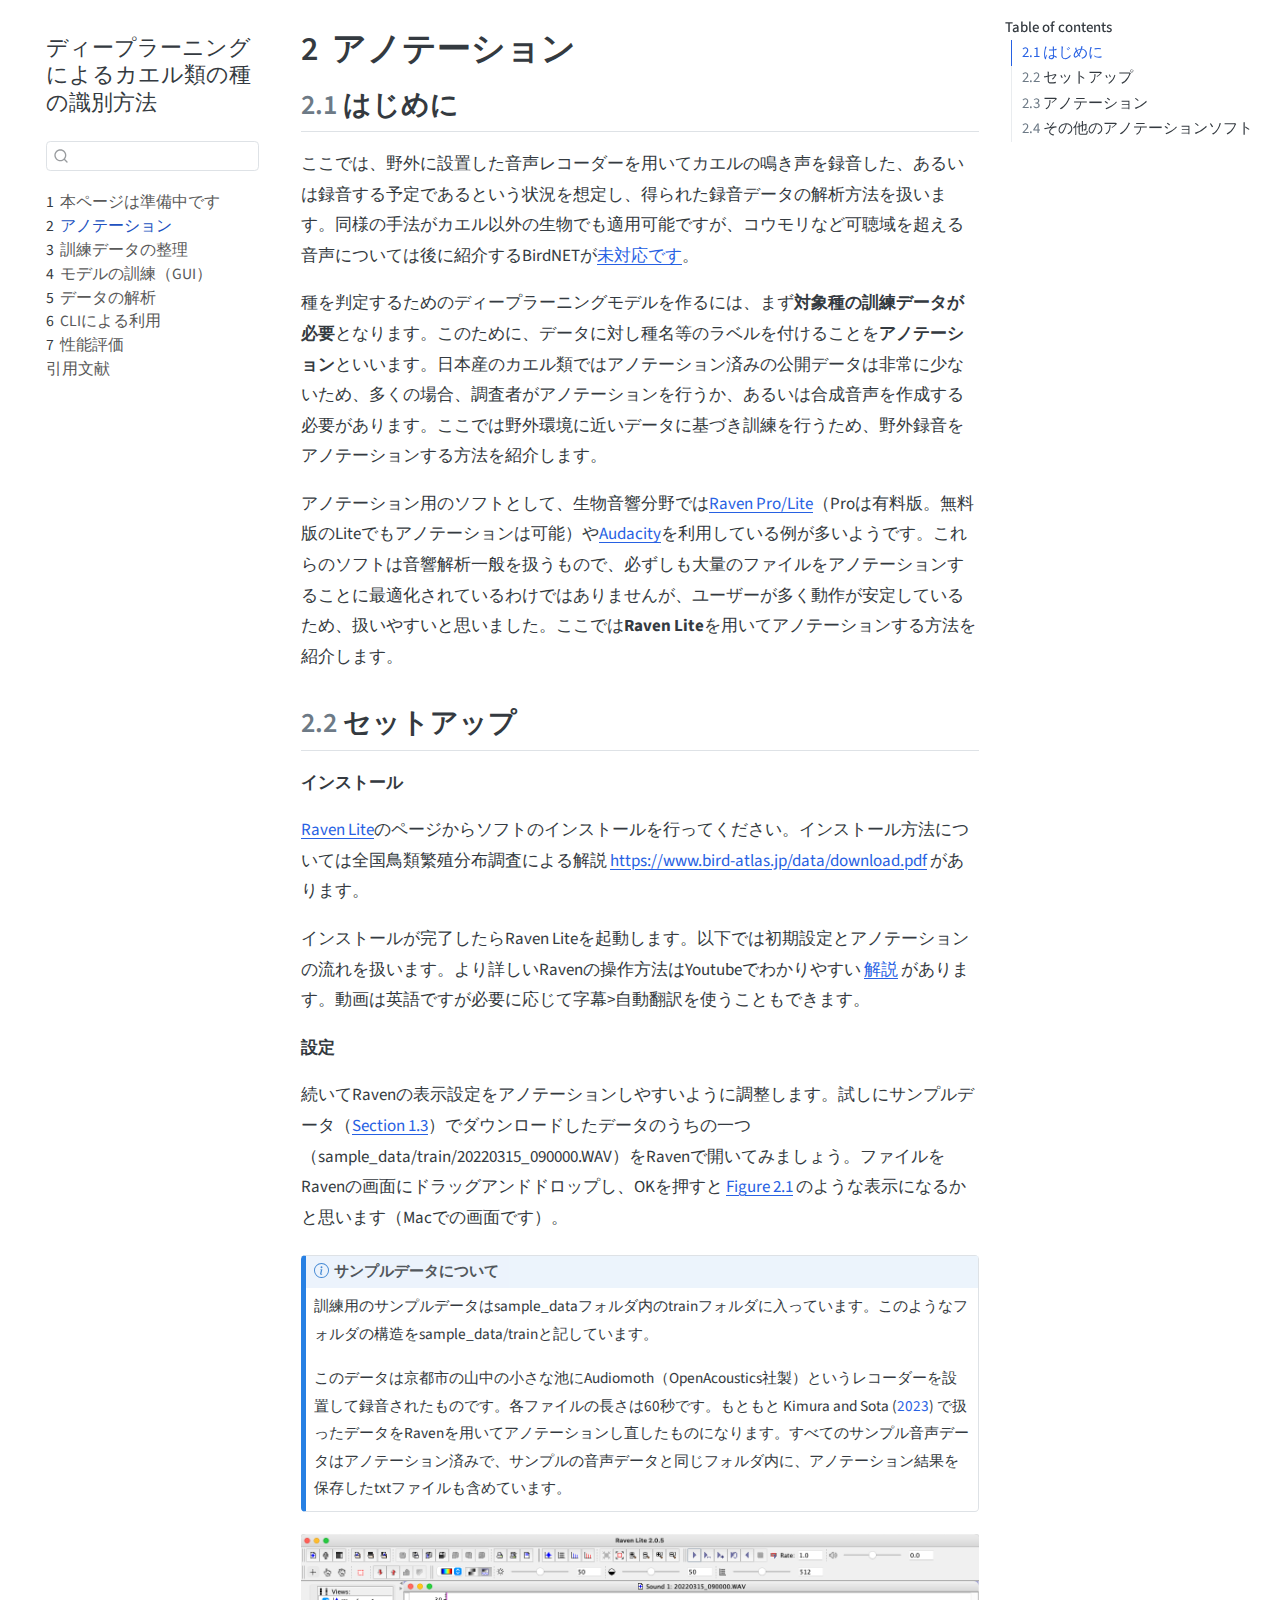
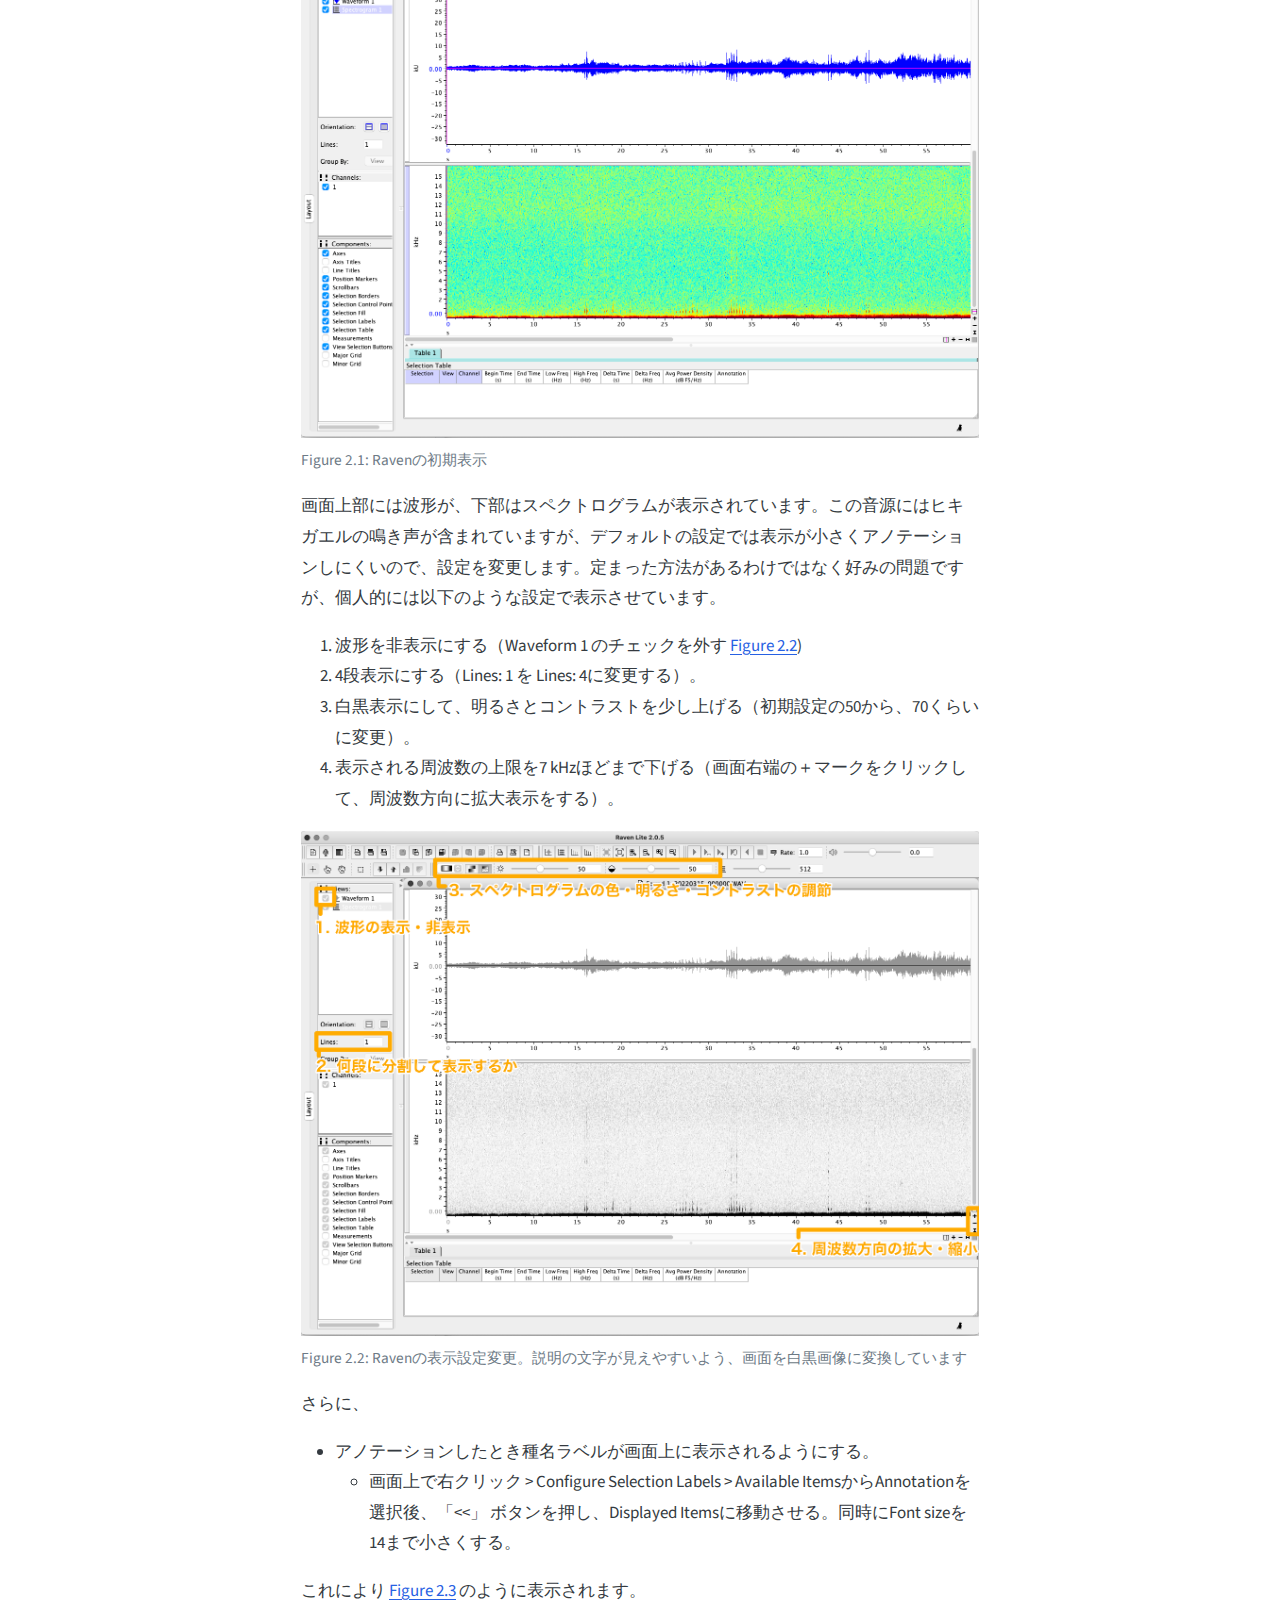
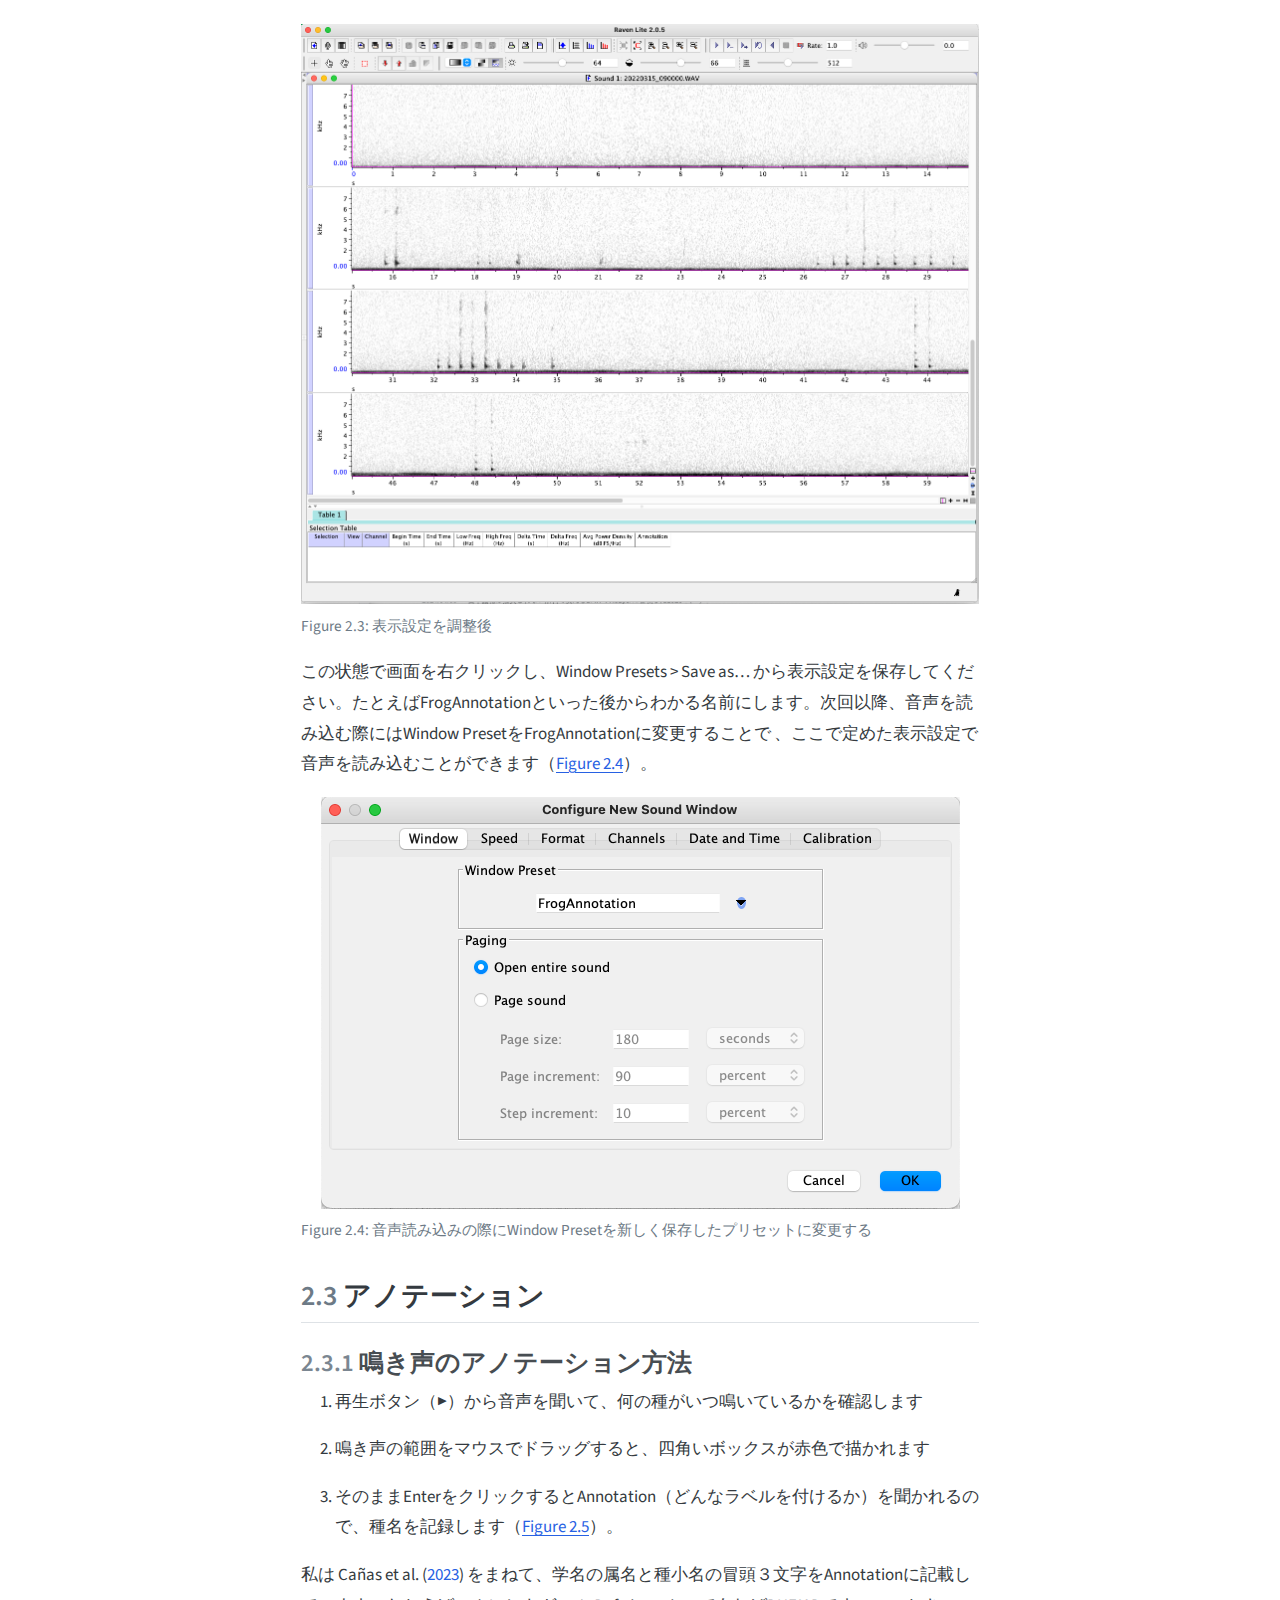
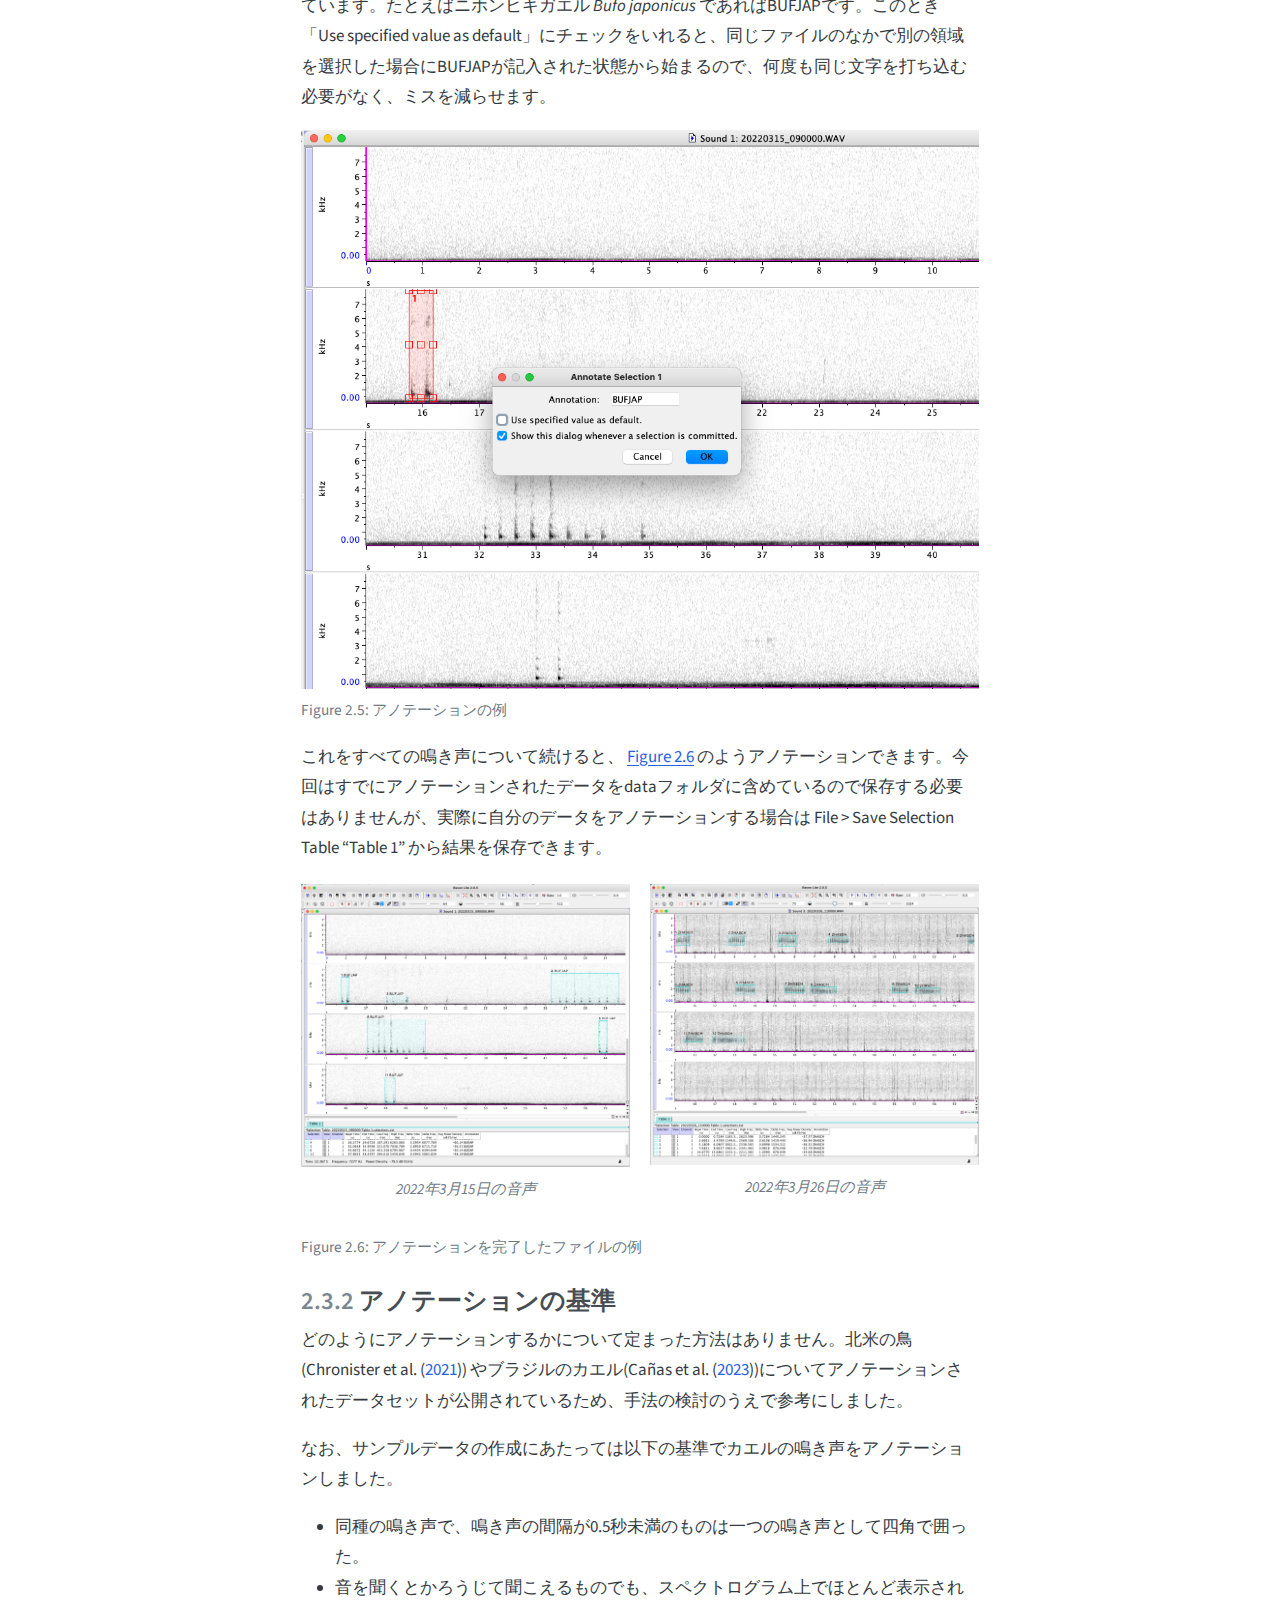
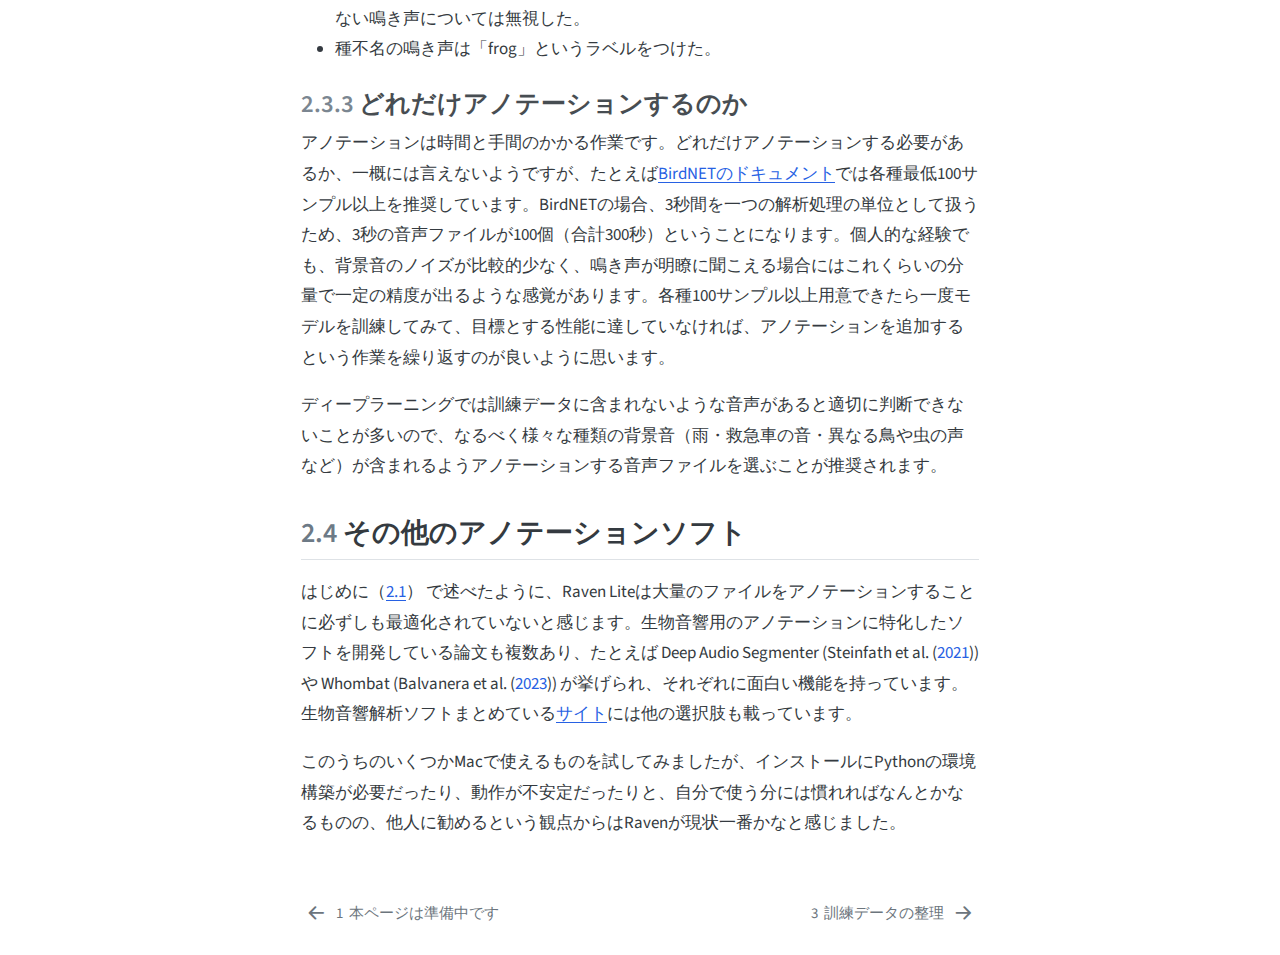
==== commit 05f9c38c: "Re-render HTML" ====
--- a/_book/annotation.html
+++ b/_book/annotation.html
@@ -2,7 +2,7 @@
 <html xmlns="http://www.w3.org/1999/xhtml" lang="en" xml:lang="en"><head>
 
 <meta charset="utf-8">
-<meta name="generator" content="quarto-1.3.450">
+<meta name="generator" content="quarto-1.4.555">
 
 <meta name="viewport" content="width=device-width, initial-scale=1.0, user-scalable=yes">
 
@@ -24,6 +24,7 @@
 div.csl-bib-body { }
 div.csl-entry {
   clear: both;
+  margin-bottom: 0em;
 }
 .hanging-indent div.csl-entry {
   margin-left:2em;
@@ -66,7 +67,13 @@
   "collapse-after": 3,
   "panel-placement": "start",
   "type": "textbox",
-  "limit": 20,
+  "limit": 50,
+  "keyboard-shortcut": [
+    "f",
+    "/",
+    "s"
+  ],
+  "show-item-context": false,
   "language": {
     "search-no-results-text": "No results",
     "search-matching-documents-text": "matching documents",
@@ -75,6 +82,7 @@
     "search-more-match-text": "more match in this document",
     "search-more-matches-text": "more matches in this document",
     "search-clear-button-title": "Clear",
+    "search-text-placeholder": "",
     "search-detached-cancel-button-title": "Cancel",
     "search-submit-button-title": "Submit",
     "search-label": "Search"
@@ -90,12 +98,12 @@
   <header id="quarto-header" class="headroom fixed-top">
   <nav class="quarto-secondary-nav">
     <div class="container-fluid d-flex">
-      <button type="button" class="quarto-btn-toggle btn" data-bs-toggle="collapse" data-bs-target="#quarto-sidebar,#quarto-sidebar-glass" aria-controls="quarto-sidebar" aria-expanded="false" aria-label="Toggle sidebar navigation" onclick="if (window.quartoToggleHeadroom) { window.quartoToggleHeadroom(); }">
+      <button type="button" class="quarto-btn-toggle btn" data-bs-toggle="collapse" data-bs-target=".quarto-sidebar-collapse-item" aria-controls="quarto-sidebar" aria-expanded="false" aria-label="Toggle sidebar navigation" onclick="if (window.quartoToggleHeadroom) { window.quartoToggleHeadroom(); }">
         <i class="bi bi-layout-text-sidebar-reverse"></i>
       </button>
-      <nav class="quarto-page-breadcrumbs" aria-label="breadcrumb"><ol class="breadcrumb"><li class="breadcrumb-item"><a href="./annotation.html"><span class="chapter-number">2</span>&nbsp; <span class="chapter-title">アノテーション</span></a></li></ol></nav>
-      <a class="flex-grow-1" role="button" data-bs-toggle="collapse" data-bs-target="#quarto-sidebar,#quarto-sidebar-glass" aria-controls="quarto-sidebar" aria-expanded="false" aria-label="Toggle sidebar navigation" onclick="if (window.quartoToggleHeadroom) { window.quartoToggleHeadroom(); }">      
-      </a>
+        <nav class="quarto-page-breadcrumbs" aria-label="breadcrumb"><ol class="breadcrumb"><li class="breadcrumb-item"><a href="./annotation.html"><span class="chapter-number">2</span>&nbsp; <span class="chapter-title">アノテーション</span></a></li></ol></nav>
+        <a class="flex-grow-1" role="button" data-bs-toggle="collapse" data-bs-target=".quarto-sidebar-collapse-item" aria-controls="quarto-sidebar" aria-expanded="false" aria-label="Toggle sidebar navigation" onclick="if (window.quartoToggleHeadroom) { window.quartoToggleHeadroom(); }">      
+        </a>
       <button type="button" class="btn quarto-search-button" aria-label="" onclick="window.quartoOpenSearch();">
         <i class="bi bi-search"></i>
       </button>
@@ -105,7 +113,7 @@
 <!-- content -->
 <div id="quarto-content" class="quarto-container page-columns page-rows-contents page-layout-article">
 <!-- sidebar -->
-  <nav id="quarto-sidebar" class="sidebar collapse collapse-horizontal sidebar-navigation floating overflow-auto">
+  <nav id="quarto-sidebar" class="sidebar collapse collapse-horizontal quarto-sidebar-collapse-item sidebar-navigation floating overflow-auto">
     <div class="pt-lg-2 mt-2 text-left sidebar-header">
     <div class="sidebar-title mb-0 py-0">
       <a href="./">ディープラーニングによるカエル類の種の識別方法</a> 
@@ -121,7 +129,7 @@
         <li class="sidebar-item">
   <div class="sidebar-item-container"> 
   <a href="./index.html" class="sidebar-item-text sidebar-link">
- <span class="menu-text"><span class="chapter-number">1</span>&nbsp; <span class="chapter-title">はじめに</span></span></a>
+ <span class="menu-text"><span class="chapter-number">1</span>&nbsp; <span class="chapter-title">本ページは準備中です</span></span></a>
   </div>
 </li>
         <li class="sidebar-item">
@@ -169,7 +177,7 @@
     </ul>
     </div>
 </nav>
-<div id="quarto-sidebar-glass" data-bs-toggle="collapse" data-bs-target="#quarto-sidebar,#quarto-sidebar-glass"></div>
+<div id="quarto-sidebar-glass" class="quarto-sidebar-collapse-item" data-bs-toggle="collapse" data-bs-target=".quarto-sidebar-collapse-item"></div>
 <!-- margin-sidebar -->
     <div id="quarto-margin-sidebar" class="sidebar margin-sidebar">
         <nav id="TOC" role="doc-toc" class="toc-active">
@@ -206,7 +214,9 @@
   </div>
   
 
+
 </header>
+
 
 <section id="sec-annotation-intro" class="level2" data-number="2.1">
 <h2 data-number="2.1" class="anchored" data-anchor-id="sec-annotation-intro"><span class="header-section-number">2.1</span> はじめに</h2>
@@ -220,7 +230,7 @@
 <p><a href="https://store.birds.cornell.edu/products/raven-lite-2-0-free-license">Raven Lite</a>のページからソフトのインストールを行ってください。インストール方法については全国鳥類繁殖分布調査による解説 <a href="https://www.bird-atlas.jp/data/download.pdf" class="uri">https://www.bird-atlas.jp/data/download.pdf</a> があります。</p>
 <p>インストールが完了したらRaven Liteを起動します。以下では初期設定とアノテーションの流れを扱います。より詳しいRavenの操作方法はYoutubeでわかりやすい <a href="https://www.youtube.com/playlist?list=PL9iLFNlWcYEVrvictnro8VWfzLJaFqvLw">解説</a> があります。動画は英語ですが必要に応じて字幕&gt;自動翻訳を使うこともできます。</p>
 <p><strong>設定</strong></p>
-<p>続いてRavenの表示設定をアノテーションしやすいように調整します。試しにサンプルデータ（<a href="index.html#sec-index-dataset"><span>Section&nbsp;1.2</span></a>）でダウンロードしたデータのうちの一つ（sample_data/train/20220315_090000.WAV）をRavenで開いてみましょう。ファイルをRavenの画面にドラッグアンドドロップし、OKを押すと <a href="#fig-raven-initial">Figure&nbsp;<span>2.1</span></a> のような表示になるかと思います（Macでの画面です）。</p>
+<p>続いてRavenの表示設定をアノテーションしやすいように調整します。試しにサンプルデータ（<a href="index.html#sec-index-dataset" class="quarto-xref"><span>Section 1.3</span></a>）でダウンロードしたデータのうちの一つ（sample_data/train/20220315_090000.WAV）をRavenで開いてみましょう。ファイルをRavenの画面にドラッグアンドドロップし、OKを押すと <a href="#fig-raven-initial" class="quarto-xref">Figure&nbsp;<span>2.1</span></a> のような表示になるかと思います（Macでの画面です）。</p>
 <div class="callout callout-style-default callout-note callout-titled" title="サンプルデータについて">
 <div class="callout-header d-flex align-content-center">
 <div class="callout-icon-container">
@@ -235,23 +245,31 @@
 <p>このデータは京都市の山中の小さな池にAudiomoth（OpenAcoustics社製）というレコーダーを設置して録音されたものです。各ファイルの長さは60秒です。もともと <span class="citation" data-cites="Kimura2023-tc">Kimura and Sota (<a href="references.html#ref-Kimura2023-tc" role="doc-biblioref">2023</a>)</span> で扱ったデータをRavenを用いてアノテーションし直したものになります。すべてのサンプル音声データはアノテーション済みで、サンプルの音声データと同じフォルダ内に、アノテーション結果を保存したtxtファイルも含めています。</p>
 </div>
 </div>
-<div id="fig-raven-initial" class="quarto-figure quarto-figure-center anchored">
-<figure class="figure">
-<p><img src="figs/raven-initial.png" class="img-fluid figure-img"></p>
-<figcaption class="figure-caption">Figure&nbsp;2.1: Ravenの初期表示</figcaption>
+<div id="fig-raven-initial" class="quarto-figure quarto-figure-center quarto-float anchored">
+<figure class="quarto-float quarto-float-fig figure">
+<div aria-describedby="fig-raven-initial-caption-0ceaefa1-69ba-4598-a22c-09a6ac19f8ca">
+<img src="figs/raven-initial.png" class="img-fluid figure-img">
+</div>
+<figcaption class="quarto-float-caption-bottom quarto-float-caption quarto-float-fig" id="fig-raven-initial-caption-0ceaefa1-69ba-4598-a22c-09a6ac19f8ca">
+Figure&nbsp;2.1: Ravenの初期表示
+</figcaption>
 </figure>
 </div>
 <p>画面上部には波形が、下部はスペクトログラムが表示されています。この音源にはヒキガエルの鳴き声が含まれていますが、デフォルトの設定では表示が小さくアノテーションしにくいので、設定を変更します。定まった方法があるわけではなく好みの問題ですが、個人的には以下のような設定で表示させています。</p>
 <ol type="1">
-<li>波形を非表示にする（Waveform 1 のチェックを外す <a href="#fig-raven-setting-menu">Figure&nbsp;<span>2.2</span></a>)</li>
+<li>波形を非表示にする（Waveform 1 のチェックを外す <a href="#fig-raven-setting-menu" class="quarto-xref">Figure&nbsp;<span>2.2</span></a>)</li>
 <li>4段表示にする（Lines: 1 を Lines: 4に変更する）。</li>
 <li>白黒表示にして、明るさとコントラストを少し上げる（初期設定の50から、70くらいに変更）。</li>
 <li>表示される周波数の上限を7 kHzほどまで下げる（画面右端の＋マークをクリックして、周波数方向に拡大表示をする）。</li>
 </ol>
-<div id="fig-raven-setting-menu" class="quarto-figure quarto-figure-center anchored">
-<figure class="figure">
-<p><img src="figs/raven-setting-menu.png" class="img-fluid figure-img"></p>
-<figcaption class="figure-caption">Figure&nbsp;2.2: Ravenの表示設定変更。説明の文字が見えやすいよう、画面を白黒画像に変換しています</figcaption>
+<div id="fig-raven-setting-menu" class="quarto-figure quarto-figure-center quarto-float anchored">
+<figure class="quarto-float quarto-float-fig figure">
+<div aria-describedby="fig-raven-setting-menu-caption-0ceaefa1-69ba-4598-a22c-09a6ac19f8ca">
+<img src="figs/raven-setting-menu.png" class="img-fluid figure-img">
+</div>
+<figcaption class="quarto-float-caption-bottom quarto-float-caption quarto-float-fig" id="fig-raven-setting-menu-caption-0ceaefa1-69ba-4598-a22c-09a6ac19f8ca">
+Figure&nbsp;2.2: Ravenの表示設定変更。説明の文字が見えやすいよう、画面を白黒画像に変換しています
+</figcaption>
 </figure>
 </div>
 <p>さらに、</p>
@@ -261,18 +279,26 @@
 <li>画面上で右クリック &gt; Configure Selection Labels &gt; Available ItemsからAnnotationを選択後、「&lt;&lt;」 ボタンを押し、Displayed Itemsに移動させる。同時にFont sizeを14まで小さくする。</li>
 </ul></li>
 </ul>
-<p>これにより <a href="#fig-raven-setting">Figure&nbsp;<span>2.3</span></a> のように表示されます。</p>
-<div id="fig-raven-setting" class="quarto-figure quarto-figure-center anchored">
-<figure class="figure">
-<p><img src="figs/raven-setting.png" class="img-fluid figure-img"></p>
-<figcaption class="figure-caption">Figure&nbsp;2.3: 表示設定を調整後</figcaption>
+<p>これにより <a href="#fig-raven-setting" class="quarto-xref">Figure&nbsp;<span>2.3</span></a> のように表示されます。</p>
+<div id="fig-raven-setting" class="quarto-figure quarto-figure-center quarto-float anchored">
+<figure class="quarto-float quarto-float-fig figure">
+<div aria-describedby="fig-raven-setting-caption-0ceaefa1-69ba-4598-a22c-09a6ac19f8ca">
+<img src="figs/raven-setting.png" class="img-fluid figure-img">
+</div>
+<figcaption class="quarto-float-caption-bottom quarto-float-caption quarto-float-fig" id="fig-raven-setting-caption-0ceaefa1-69ba-4598-a22c-09a6ac19f8ca">
+Figure&nbsp;2.3: 表示設定を調整後
+</figcaption>
 </figure>
 </div>
-<p>この状態で画面を右クリックし、Window Presets &gt; Save as… から表示設定を保存してください。たとえばFrogAnnotationといった後からわかる名前にします。次回以降、音声を読み込む際にはWindow PresetをFrogAnnotationに変更することで 、ここで定めた表示設定で音声を読み込むことができます（<a href="#fig-raven-preset">Figure&nbsp;<span>2.4</span></a>）。</p>
-<div id="fig-raven-preset" class="quarto-figure quarto-figure-center anchored">
-<figure class="figure">
-<p><img src="figs/raven-window-preset.png" class="img-fluid figure-img"></p>
-<figcaption class="figure-caption">Figure&nbsp;2.4: 音声読み込みの際にWindow Presetを新しく保存したプリセットに変更する</figcaption>
+<p>この状態で画面を右クリックし、Window Presets &gt; Save as… から表示設定を保存してください。たとえばFrogAnnotationといった後からわかる名前にします。次回以降、音声を読み込む際にはWindow PresetをFrogAnnotationに変更することで 、ここで定めた表示設定で音声を読み込むことができます（<a href="#fig-raven-preset" class="quarto-xref">Figure&nbsp;<span>2.4</span></a>）。</p>
+<div id="fig-raven-preset" class="quarto-figure quarto-figure-center quarto-float anchored">
+<figure class="quarto-float quarto-float-fig figure">
+<div aria-describedby="fig-raven-preset-caption-0ceaefa1-69ba-4598-a22c-09a6ac19f8ca">
+<img src="figs/raven-window-preset.png" class="img-fluid figure-img">
+</div>
+<figcaption class="quarto-float-caption-bottom quarto-float-caption quarto-float-fig" id="fig-raven-preset-caption-0ceaefa1-69ba-4598-a22c-09a6ac19f8ca">
+Figure&nbsp;2.4: 音声読み込みの際にWindow Presetを新しく保存したプリセットに変更する
+</figcaption>
 </figure>
 </div>
 </section>
@@ -283,37 +309,45 @@
 <ol type="1">
 <li><p>再生ボタン（▶）から音声を聞いて、何の種がいつ鳴いているかを確認します</p></li>
 <li><p>鳴き声の範囲をマウスでドラッグすると、四角いボックスが赤色で描かれます</p></li>
-<li><p>そのままEnterをクリックするとAnnotation（どんなラベルを付けるか）を聞かれるので、種名を記録します（<a href="#fig-raven-annotation">Figure&nbsp;<span>2.5</span></a>）。</p></li>
+<li><p>そのままEnterをクリックするとAnnotation（どんなラベルを付けるか）を聞かれるので、種名を記録します（<a href="#fig-raven-annotation" class="quarto-xref">Figure&nbsp;<span>2.5</span></a>）。</p></li>
 </ol>
 <p>私は <span class="citation" data-cites="Canas2023-hs">Cañas et al. (<a href="references.html#ref-Canas2023-hs" role="doc-biblioref">2023</a>)</span> をまねて、学名の属名と種小名の冒頭３文字をAnnotationに記載しています。たとえばニホンヒキガエル <em>Bufo japonicus</em> であればBUFJAPです。このとき「Use specified value as default」にチェックをいれると、同じファイルのなかで別の領域を選択した場合にBUFJAPが記入された状態から始まるので、何度も同じ文字を打ち込む必要がなく、ミスを減らせます。</p>
-<div id="fig-raven-annotation" class="quarto-figure quarto-figure-center anchored">
-<figure class="figure">
-<p><img src="figs/raven-annotation.png" class="img-fluid figure-img"></p>
-<figcaption class="figure-caption">Figure&nbsp;2.5: アノテーションの例</figcaption>
+<div id="fig-raven-annotation" class="quarto-figure quarto-figure-center quarto-float anchored">
+<figure class="quarto-float quarto-float-fig figure">
+<div aria-describedby="fig-raven-annotation-caption-0ceaefa1-69ba-4598-a22c-09a6ac19f8ca">
+<img src="figs/raven-annotation.png" class="img-fluid figure-img">
+</div>
+<figcaption class="quarto-float-caption-bottom quarto-float-caption quarto-float-fig" id="fig-raven-annotation-caption-0ceaefa1-69ba-4598-a22c-09a6ac19f8ca">
+Figure&nbsp;2.5: アノテーションの例
+</figcaption>
 </figure>
 </div>
-<p>これをすべての鳴き声について続けると、 <a href="#fig-raven-annotated">Figure&nbsp;<span>2.6</span></a> のようアノテーションできます。今回はすでにアノテーションされたデータをdataフォルダに含めているので保存する必要はありませんが、実際に自分のデータをアノテーションする場合は File &gt; Save Selection Table “Table 1” から結果を保存できます。</p>
+<p>これをすべての鳴き声について続けると、 <a href="#fig-raven-annotated" class="quarto-xref">Figure&nbsp;<span>2.6</span></a> のようアノテーションできます。今回はすでにアノテーションされたデータをdataフォルダに含めているので保存する必要はありませんが、実際に自分のデータをアノテーションする場合は File &gt; Save Selection Table “Table 1” から結果を保存できます。</p>
 <div id="fig-raven-annotated" class="quarto-layout-panel">
-<figure class="figure">
-<div class="quarto-layout-row quarto-layout-valign-top">
-<div class="quarto-layout-cell" style="flex-basis: 50.0%;justify-content: center;">
+<figure class="quarto-float quarto-float-fig figure">
+<div aria-describedby="fig-raven-annotated-caption-0ceaefa1-69ba-4598-a22c-09a6ac19f8ca">
+<div class="quarto-layout-row">
+<div class="quarto-layout-cell" style="flex-basis: 50.0%;justify-content: flex-start;">
 <div class="quarto-figure quarto-figure-center">
 <figure class="figure">
 <p><img src="figs/raven-annotated1.png" class="img-fluid figure-img"></p>
-<figcaption class="figure-caption">2022年3月15日の音声</figcaption>
+<figcaption>2022年3月15日の音声</figcaption>
 </figure>
 </div>
 </div>
-<div class="quarto-layout-cell" style="flex-basis: 50.0%;justify-content: center;">
+<div class="quarto-layout-cell" style="flex-basis: 50.0%;justify-content: flex-start;">
 <div class="quarto-figure quarto-figure-center">
 <figure class="figure">
 <p><img src="figs/raven-annotated2.png" class="img-fluid figure-img"></p>
-<figcaption class="figure-caption">2022年3月26日の音声</figcaption>
+<figcaption>2022年3月26日の音声</figcaption>
 </figure>
 </div>
 </div>
 </div>
-<p></p><figcaption class="figure-caption">Figure&nbsp;2.6: アノテーションを完了したファイルの例</figcaption><p></p>
+</div>
+<figcaption class="quarto-float-caption-bottom quarto-float-caption quarto-float-fig" id="fig-raven-annotated-caption-0ceaefa1-69ba-4598-a22c-09a6ac19f8ca">
+Figure&nbsp;2.6: アノテーションを完了したファイルの例
+</figcaption>
 </figure>
 </div>
 </section>
@@ -335,11 +369,11 @@
 </section>
 <section id="sec-annotation-others" class="level2" data-number="2.4">
 <h2 data-number="2.4" class="anchored" data-anchor-id="sec-annotation-others"><span class="header-section-number">2.4</span> その他のアノテーションソフト</h2>
-<p>はじめに（<a href="#sec-annotation-intro"><span>2.1</span></a>） で述べたように、Raven Liteは大量のファイルをアノテーションすることに必ずしも最適化されていないと感じます。生物音響用のアノテーションに特化したソフトを開発している論文も複数あり、たとえば Deep Audio Segmenter (<span class="citation" data-cites="Steinfath2021-du">Steinfath et al. (<a href="references.html#ref-Steinfath2021-du" role="doc-biblioref">2021</a>)</span>) や Whombat (<span class="citation" data-cites="Balvanera2023-uw">Balvanera et al. (<a href="references.html#ref-Balvanera2023-uw" role="doc-biblioref">2023</a>)</span>) が挙げられ、それぞれに面白い機能を持っています。生物音響解析ソフトまとめている<a href="https://github.com/rhine3/bioacoustics-software">サイト</a>には他の選択肢も載っています。</p>
+<p>はじめに（<a href="#sec-annotation-intro" class="quarto-xref"><span>2.1</span></a>） で述べたように、Raven Liteは大量のファイルをアノテーションすることに必ずしも最適化されていないと感じます。生物音響用のアノテーションに特化したソフトを開発している論文も複数あり、たとえば Deep Audio Segmenter (<span class="citation" data-cites="Steinfath2021-du">Steinfath et al. (<a href="references.html#ref-Steinfath2021-du" role="doc-biblioref">2021</a>)</span>) や Whombat (<span class="citation" data-cites="Balvanera2023-uw">Balvanera et al. (<a href="references.html#ref-Balvanera2023-uw" role="doc-biblioref">2023</a>)</span>) が挙げられ、それぞれに面白い機能を持っています。生物音響解析ソフトまとめている<a href="https://github.com/rhine3/bioacoustics-software">サイト</a>には他の選択肢も載っています。</p>
 <p>このうちのいくつかMacで使えるものを試してみましたが、インストールにPythonの環境構築が必要だったり、動作が不安定だったりと、自分で使う分には慣れればなんとかなるものの、他人に勧めるという観点からはRavenが現状一番かなと感じました。</p>
 
 
-<div id="refs" class="references csl-bib-body hanging-indent" role="list" style="display: none">
+<div id="refs" class="references csl-bib-body hanging-indent" data-entry-spacing="0" role="list" style="display: none">
 <div id="ref-Balvanera2023-uw" class="csl-entry" role="listitem">
 Balvanera, Santiago Martinez, Oisin Mac Aodha, Matthew J Weldy, Holly Pringle, Ella Browning, and Kate E Jones. 2023. <span>“Whombat: An Open-Source Annotation Tool for Machine Learning Development in Bioacoustics.”</span> <em>arXiv</em>. <a href="https://arxiv.org/abs/2308.12688">https://arxiv.org/abs/2308.12688</a>.
 </div>
@@ -438,10 +472,27 @@
     // clear code selection
     e.clearSelection();
   });
-  function tippyHover(el, contentFn) {
+    var localhostRegex = new RegExp(/^(?:http|https):\/\/localhost\:?[0-9]*\//);
+    var mailtoRegex = new RegExp(/^mailto:/);
+      var filterRegex = new RegExp('/' + window.location.host + '/');
+    var isInternal = (href) => {
+        return filterRegex.test(href) || localhostRegex.test(href) || mailtoRegex.test(href);
+    }
+    // Inspect non-navigation links and adorn them if external
+ 	var links = window.document.querySelectorAll('a[href]:not(.nav-link):not(.navbar-brand):not(.toc-action):not(.sidebar-link):not(.sidebar-item-toggle):not(.pagination-link):not(.no-external):not([aria-hidden]):not(.dropdown-item):not(.quarto-navigation-tool)');
+    for (var i=0; i<links.length; i++) {
+      const link = links[i];
+      if (!isInternal(link.href)) {
+        // undo the damage that might have been done by quarto-nav.js in the case of
+        // links that we want to consider external
+        if (link.dataset.originalHref !== undefined) {
+          link.href = link.dataset.originalHref;
+        }
+      }
+    }
+  function tippyHover(el, contentFn, onTriggerFn, onUntriggerFn) {
     const config = {
       allowHTML: true,
-      content: contentFn,
       maxWidth: 500,
       delay: 100,
       arrow: false,
@@ -451,8 +502,17 @@
       interactive: true,
       interactiveBorder: 10,
       theme: 'quarto',
-      placement: 'bottom-start'
+      placement: 'bottom-start',
     };
+    if (contentFn) {
+      config.content = contentFn;
+    }
+    if (onTriggerFn) {
+      config.onTrigger = onTriggerFn;
+    }
+    if (onUntriggerFn) {
+      config.onUntrigger = onUntriggerFn;
+    }
     window.tippy(el, config); 
   }
   const noterefs = window.document.querySelectorAll('a[role="doc-noteref"]');
@@ -464,7 +524,130 @@
       try { href = new URL(href).hash; } catch {}
       const id = href.replace(/^#\/?/, "");
       const note = window.document.getElementById(id);
-      return note.innerHTML;
+      if (note) {
+        return note.innerHTML;
+      } else {
+        return "";
+      }
+    });
+  }
+  const xrefs = window.document.querySelectorAll('a.quarto-xref');
+  const processXRef = (id, note) => {
+    // Strip column container classes
+    const stripColumnClz = (el) => {
+      el.classList.remove("page-full", "page-columns");
+      if (el.children) {
+        for (const child of el.children) {
+          stripColumnClz(child);
+        }
+      }
+    }
+    stripColumnClz(note)
+    if (id === null || id.startsWith('sec-')) {
+      // Special case sections, only their first couple elements
+      const container = document.createElement("div");
+      if (note.children && note.children.length > 2) {
+        container.appendChild(note.children[0].cloneNode(true));
+        for (let i = 1; i < note.children.length; i++) {
+          const child = note.children[i];
+          if (child.tagName === "P" && child.innerText === "") {
+            continue;
+          } else {
+            container.appendChild(child.cloneNode(true));
+            break;
+          }
+        }
+        if (window.Quarto?.typesetMath) {
+          window.Quarto.typesetMath(container);
+        }
+        return container.innerHTML
+      } else {
+        if (window.Quarto?.typesetMath) {
+          window.Quarto.typesetMath(note);
+        }
+        return note.innerHTML;
+      }
+    } else {
+      // Remove any anchor links if they are present
+      const anchorLink = note.querySelector('a.anchorjs-link');
+      if (anchorLink) {
+        anchorLink.remove();
+      }
+      if (window.Quarto?.typesetMath) {
+        window.Quarto.typesetMath(note);
+      }
+      // TODO in 1.5, we should make sure this works without a callout special case
+      if (note.classList.contains("callout")) {
+        return note.outerHTML;
+      } else {
+        return note.innerHTML;
+      }
+    }
+  }
+  for (var i=0; i<xrefs.length; i++) {
+    const xref = xrefs[i];
+    tippyHover(xref, undefined, function(instance) {
+      instance.disable();
+      let url = xref.getAttribute('href');
+      let hash = undefined; 
+      if (url.startsWith('#')) {
+        hash = url;
+      } else {
+        try { hash = new URL(url).hash; } catch {}
+      }
+      if (hash) {
+        const id = hash.replace(/^#\/?/, "");
+        const note = window.document.getElementById(id);
+        if (note !== null) {
+          try {
+            const html = processXRef(id, note.cloneNode(true));
+            instance.setContent(html);
+          } finally {
+            instance.enable();
+            instance.show();
+          }
+        } else {
+          // See if we can fetch this
+          fetch(url.split('#')[0])
+          .then(res => res.text())
+          .then(html => {
+            const parser = new DOMParser();
+            const htmlDoc = parser.parseFromString(html, "text/html");
+            const note = htmlDoc.getElementById(id);
+            if (note !== null) {
+              const html = processXRef(id, note);
+              instance.setContent(html);
+            } 
+          }).finally(() => {
+            instance.enable();
+            instance.show();
+          });
+        }
+      } else {
+        // See if we can fetch a full url (with no hash to target)
+        // This is a special case and we should probably do some content thinning / targeting
+        fetch(url)
+        .then(res => res.text())
+        .then(html => {
+          const parser = new DOMParser();
+          const htmlDoc = parser.parseFromString(html, "text/html");
+          const note = htmlDoc.querySelector('main.content');
+          if (note !== null) {
+            // This should only happen for chapter cross references
+            // (since there is no id in the URL)
+            // remove the first header
+            if (note.children.length > 0 && note.children[0].tagName === "HEADER") {
+              note.children[0].remove();
+            }
+            const html = processXRef(null, note);
+            instance.setContent(html);
+          } 
+        }).finally(() => {
+          instance.enable();
+          instance.show();
+        });
+      }
+    }, function(instance) {
     });
   }
       let selectedAnnoteEl;
@@ -508,6 +691,7 @@
             }
             div.style.top = top - 2 + "px";
             div.style.height = height + 4 + "px";
+            div.style.left = 0;
             let gutterDiv = window.document.getElementById("code-annotation-line-highlight-gutter");
             if (gutterDiv === null) {
               gutterDiv = window.document.createElement("div");
@@ -533,6 +717,32 @@
         });
         selectedAnnoteEl = undefined;
       };
+        // Handle positioning of the toggle
+    window.addEventListener(
+      "resize",
+      throttle(() => {
+        elRect = undefined;
+        if (selectedAnnoteEl) {
+          selectCodeLines(selectedAnnoteEl);
+        }
+      }, 10)
+    );
+    function throttle(fn, ms) {
+    let throttle = false;
+    let timer;
+      return (...args) => {
+        if(!throttle) { // first call gets through
+            fn.apply(this, args);
+            throttle = true;
+        } else { // all the others get throttled
+            if(timer) clearTimeout(timer); // cancel #2
+            timer = setTimeout(() => {
+              fn.apply(this, args);
+              timer = throttle = false;
+            }, ms);
+        }
+      };
+    }
       // Attach click handler to the DT
       const annoteDls = window.document.querySelectorAll('dt[data-target-cell]');
       for (const annoteDlNode of annoteDls) {
@@ -594,12 +804,12 @@
 </script>
 <nav class="page-navigation">
   <div class="nav-page nav-page-previous">
-      <a href="./index.html" class="pagination-link">
-        <i class="bi bi-arrow-left-short"></i> <span class="nav-page-text"><span class="chapter-number">1</span>&nbsp; <span class="chapter-title">はじめに</span></span>
+      <a href="./index.html" class="pagination-link" aria-label="本ページは準備中です">
+        <i class="bi bi-arrow-left-short"></i> <span class="nav-page-text"><span class="chapter-number">1</span>&nbsp; <span class="chapter-title">本ページは準備中です</span></span>
       </a>          
   </div>
   <div class="nav-page nav-page-next">
-      <a href="./data_prep.html" class="pagination-link">
+      <a href="./data_prep.html" class="pagination-link" aria-label="訓練データの整理">
         <span class="nav-page-text"><span class="chapter-number">3</span>&nbsp; <span class="chapter-title">訓練データの整理</span></span> <i class="bi bi-arrow-right-short"></i>
       </a>
   </div>
@@ -608,4 +818,5 @@
 
 
 
+
 </body></html>